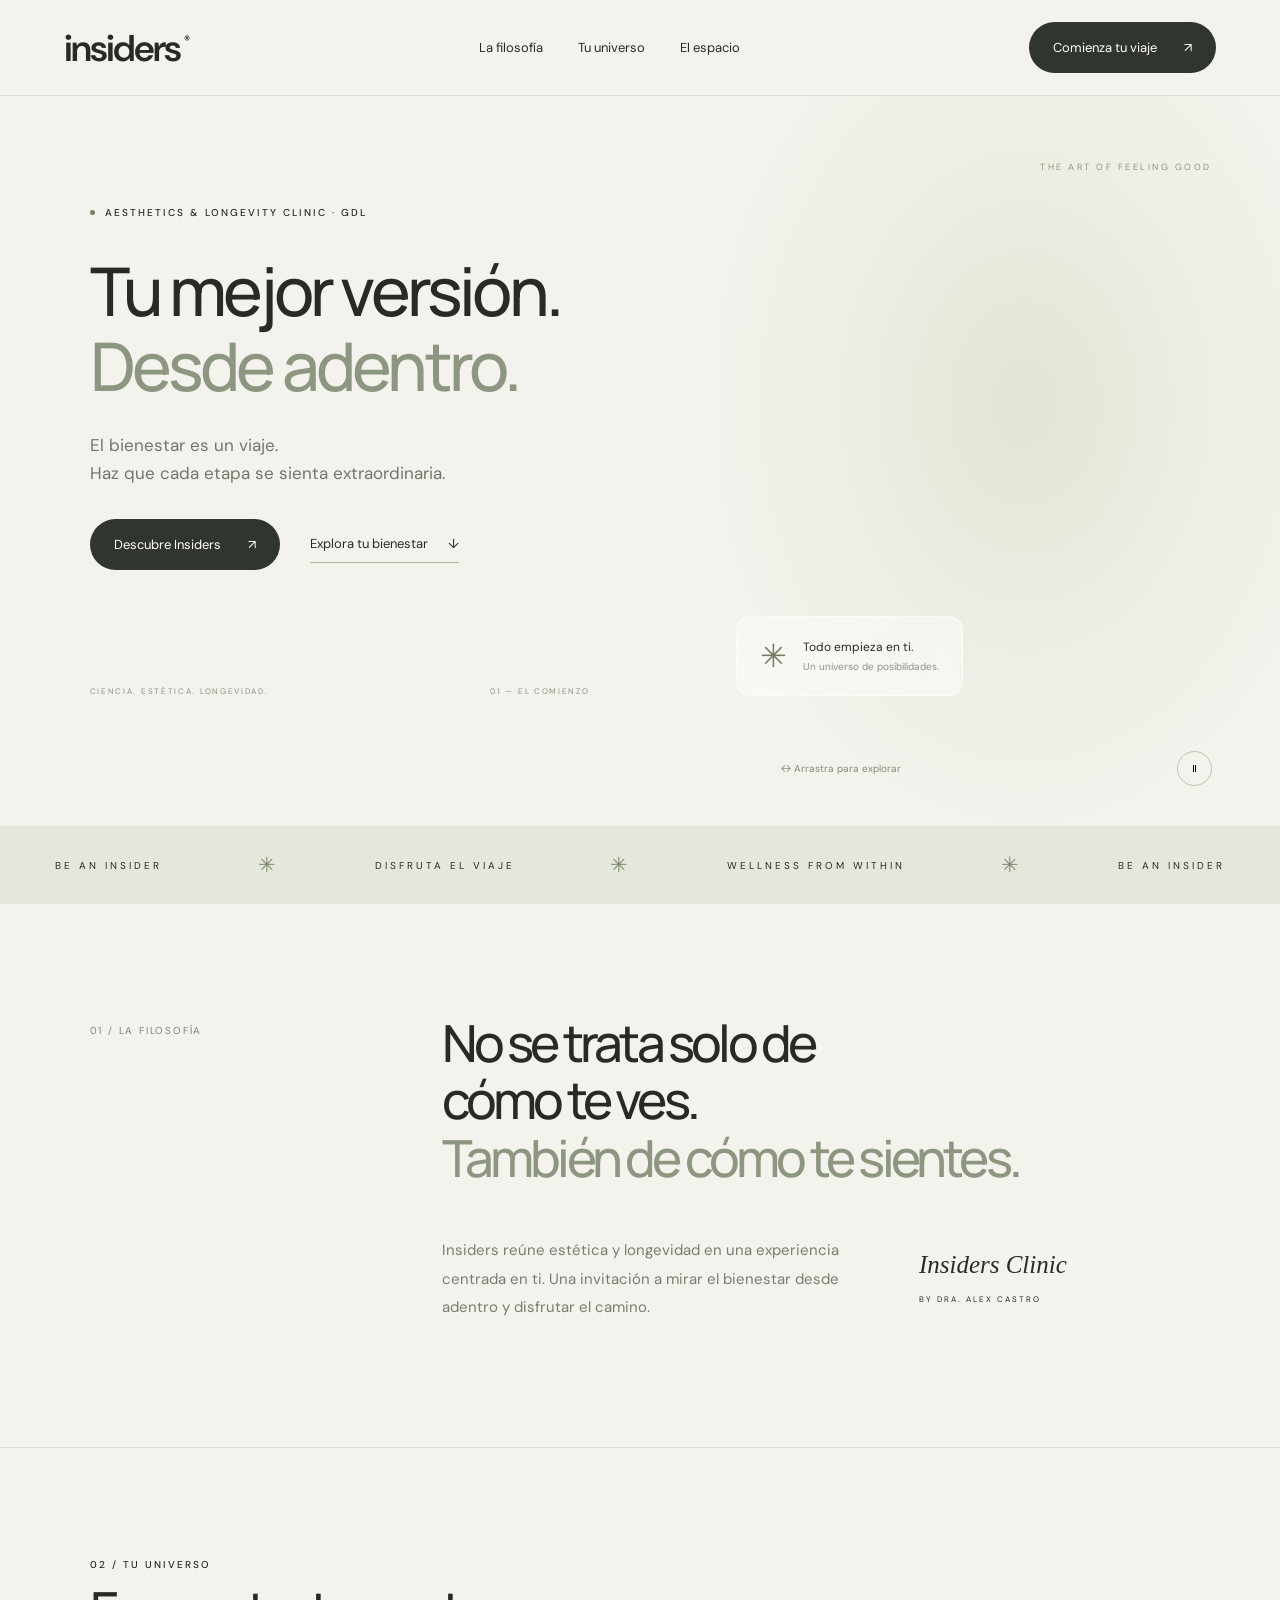
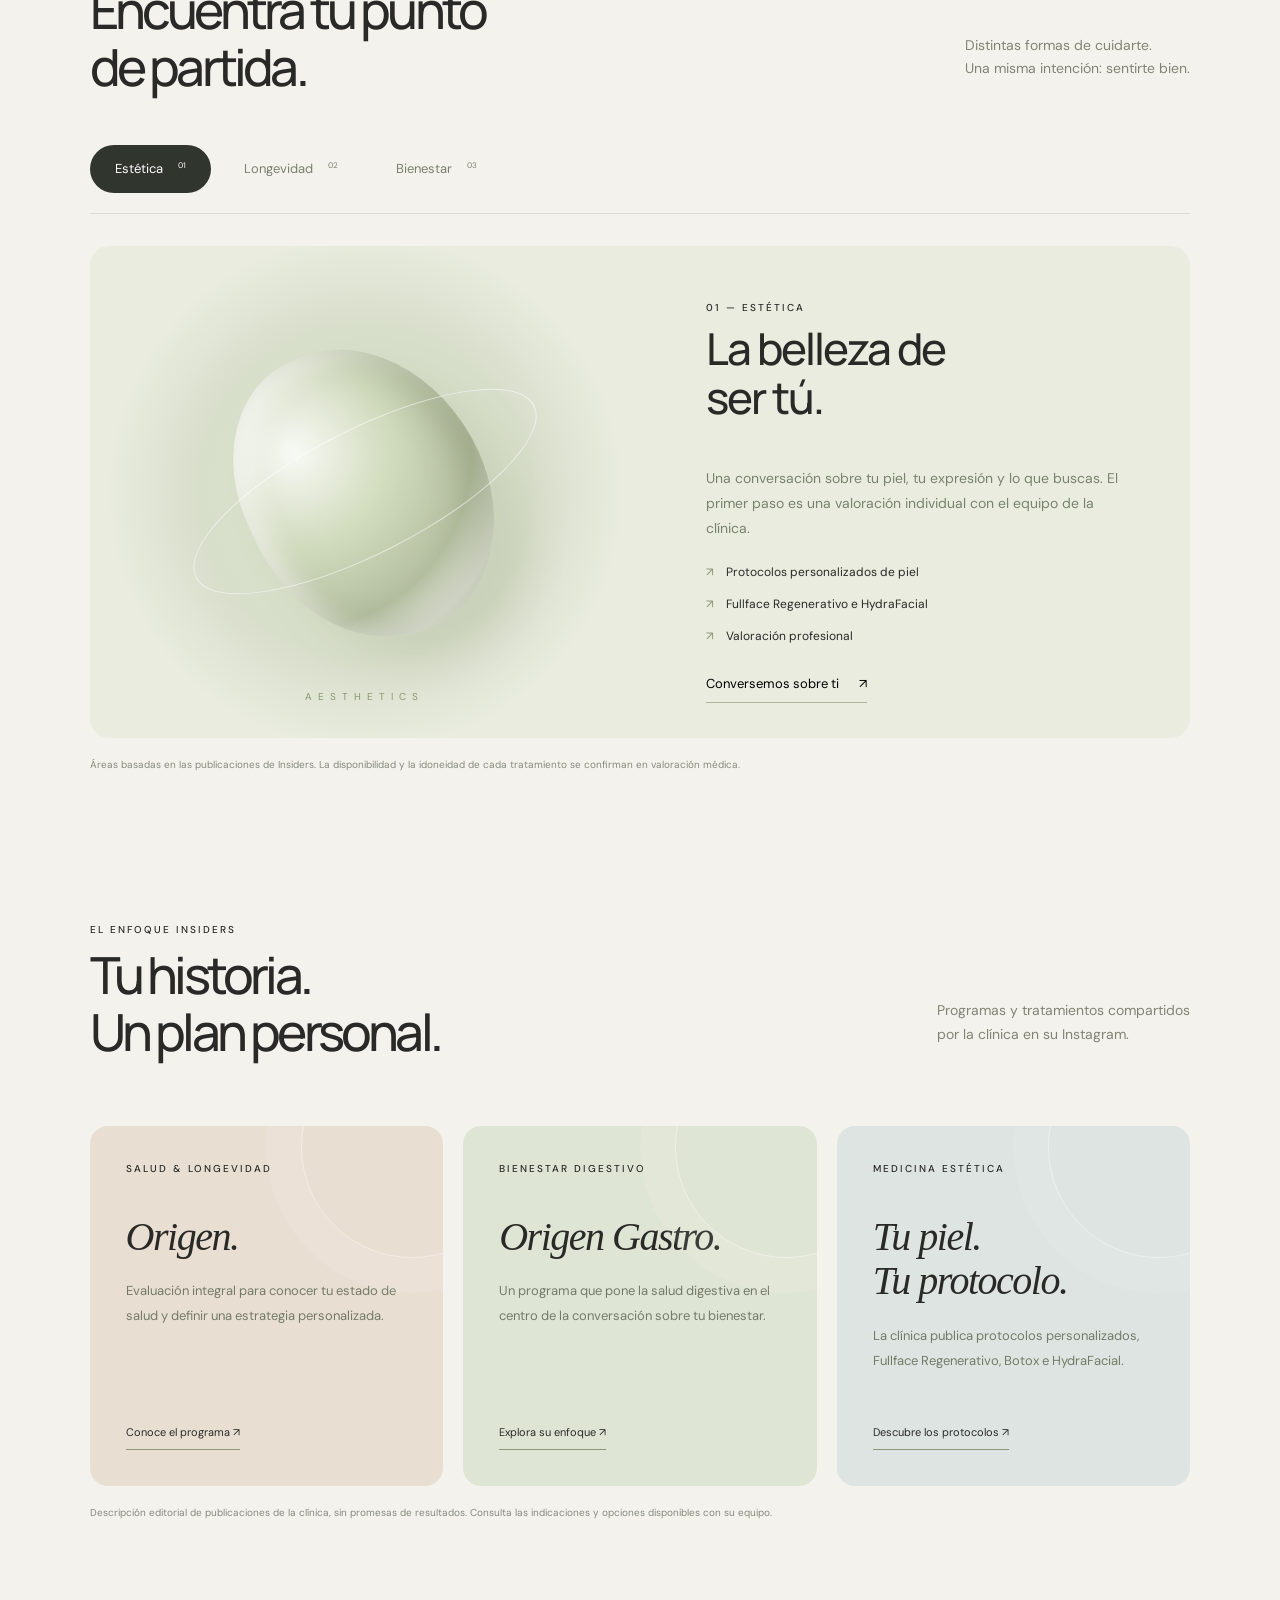
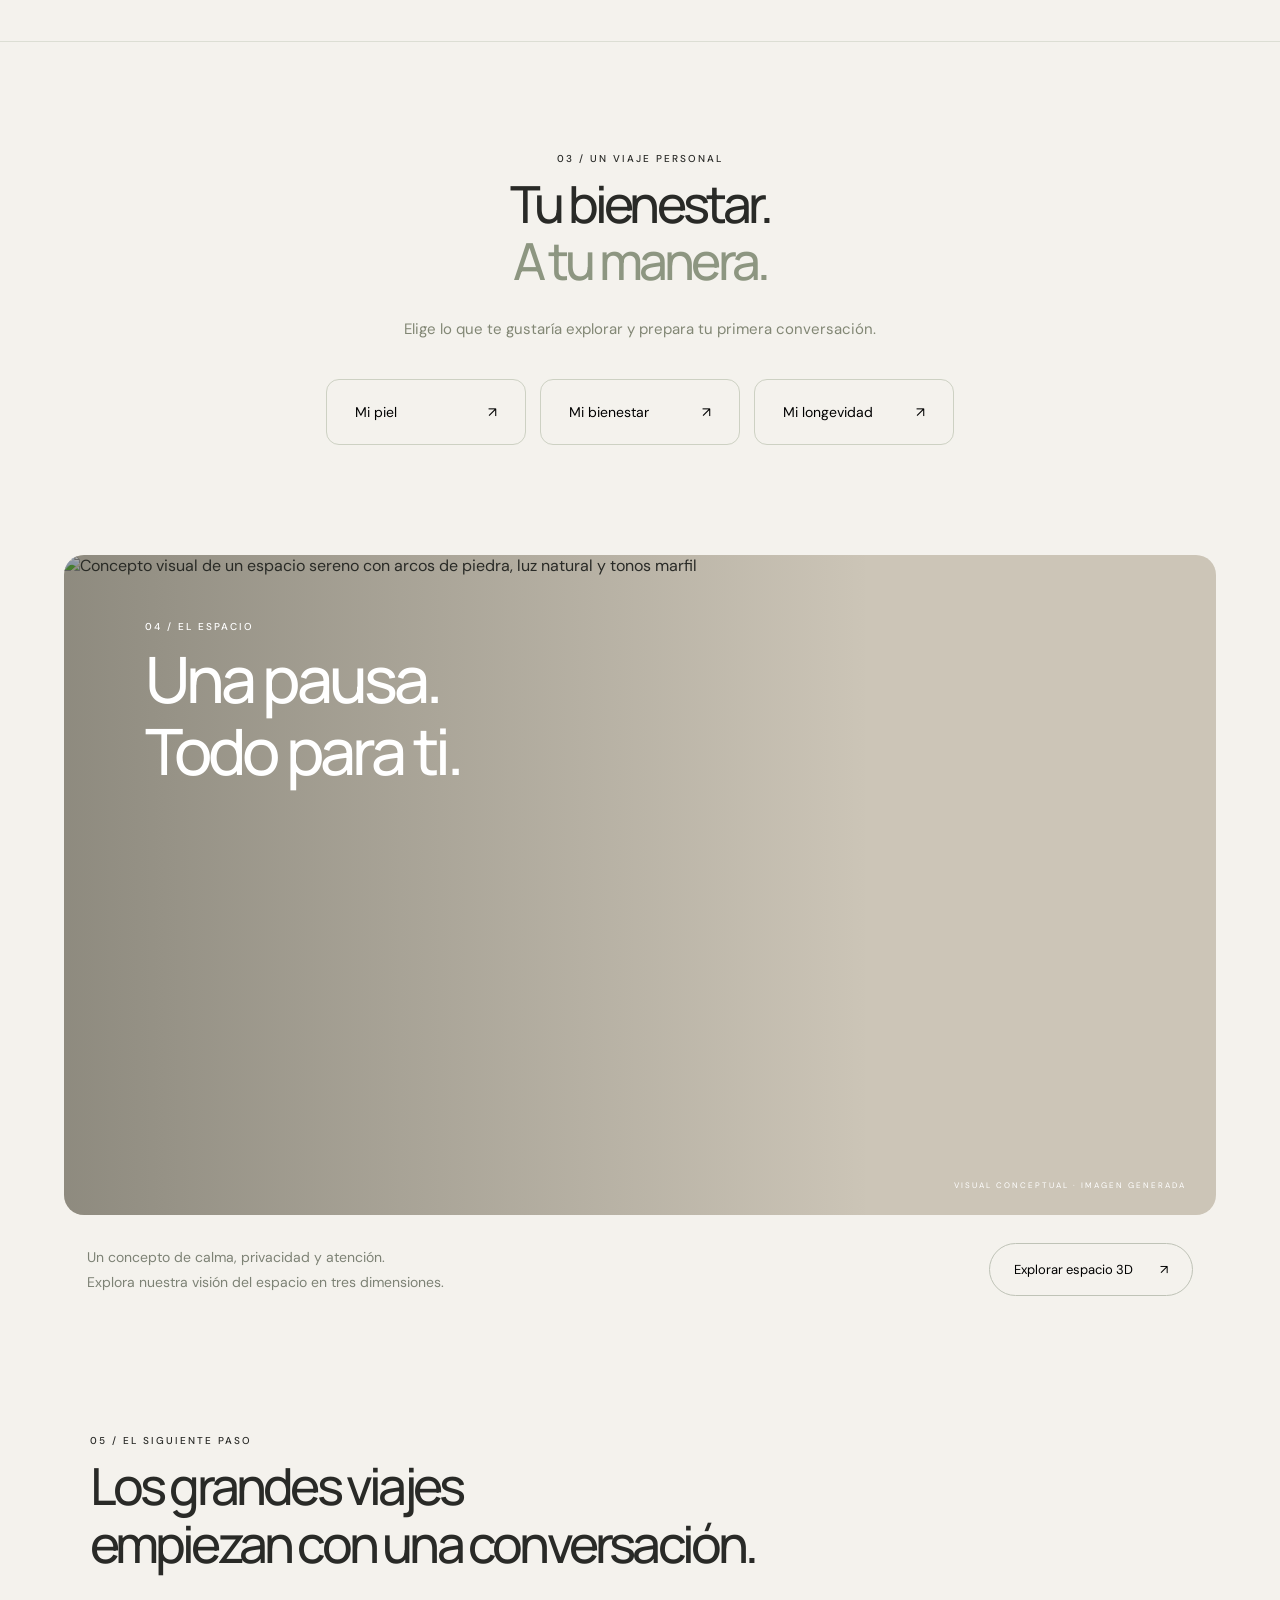
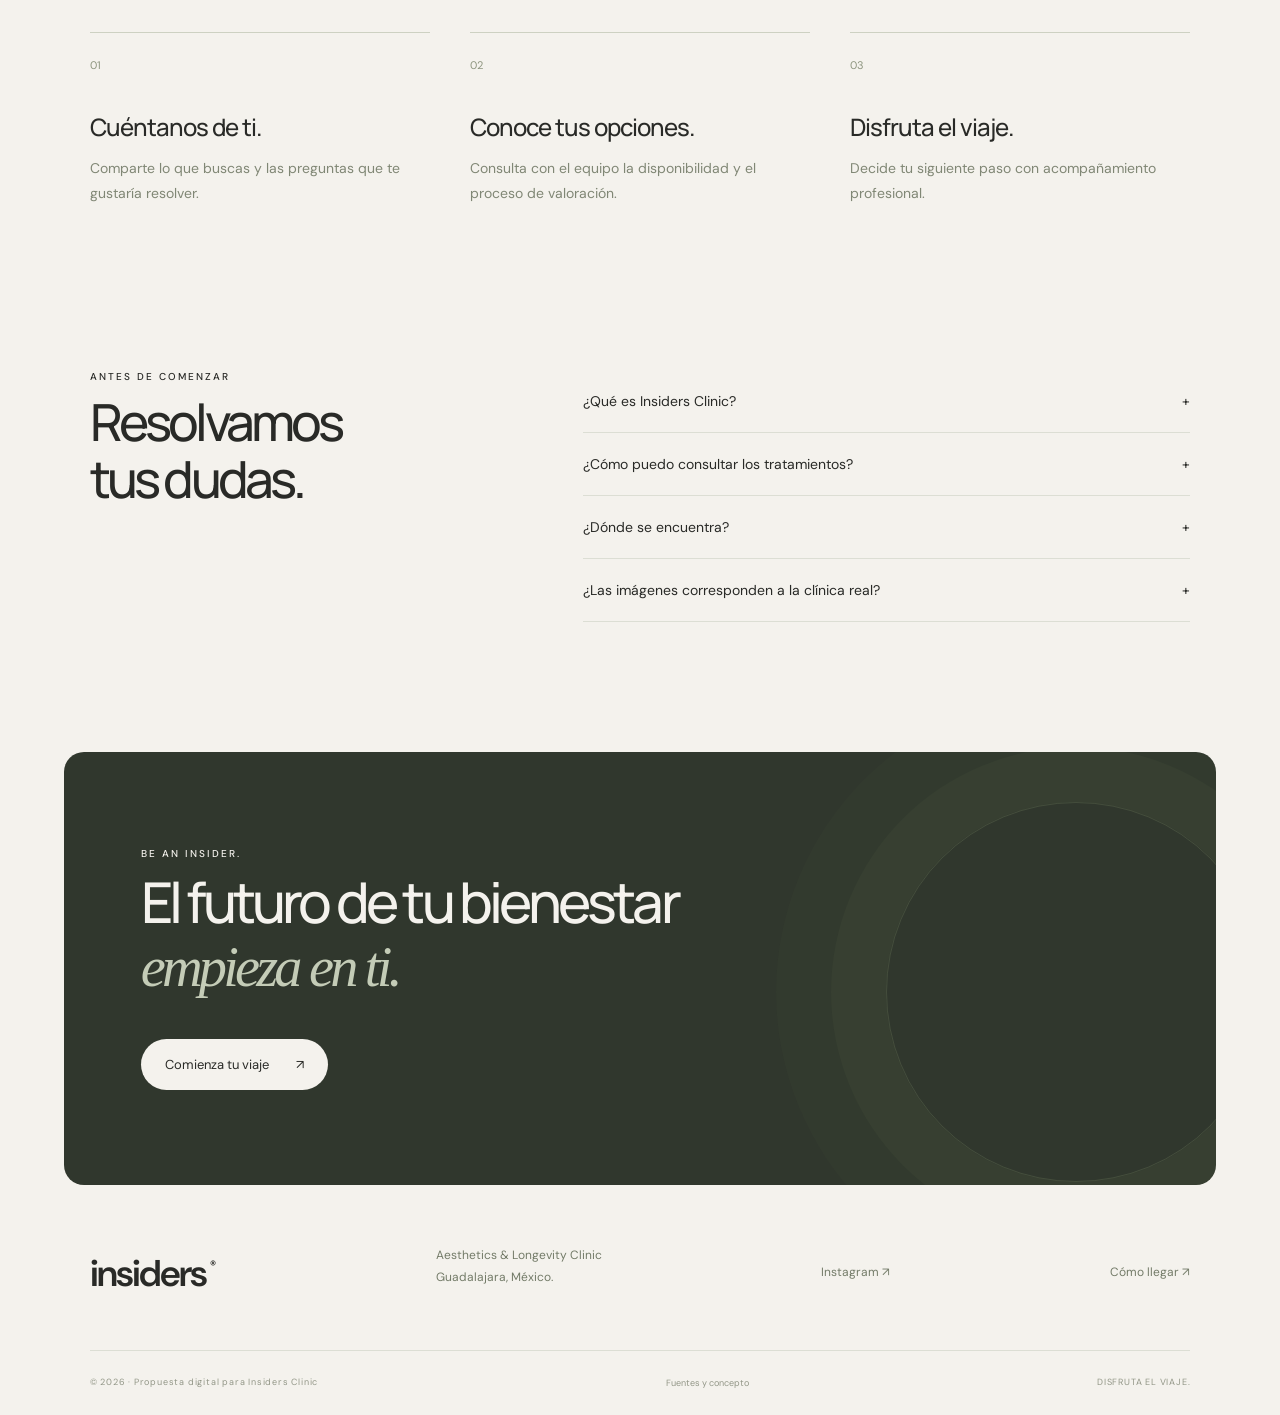
==== index.html @ bcc65139 "Create Insiders interactive website and research documentation" ====
<!doctype html><html lang="es"><head><meta charset="UTF-8"><meta name="viewport" content="width=device-width,initial-scale=1"><meta name="theme-color" content="#f4f2ed"><meta name="description" content="Una propuesta digital para Insiders Clinic. Estética, longevidad y bienestar en Guadalajara."><title>INSIDERS — Disfruta el viaje.</title><link rel="stylesheet" href="style.css"><script type="importmap">{"imports":{"three":"./assets/three.module.js"}}</script></head><body>
<a class="skip" href="#filosofia">Ir al contenido</a><header><a class="wordmark" href="#">insiders<span>®</span></a><nav aria-label="Principal"><a href="#filosofia">La filosofía</a><a href="#universo">Tu universo</a><a href="#espacio">El espacio</a></nav><button class="pill dark" data-contact>Comienza tu viaje <span>↗</span></button><button id="menu" aria-label="Abrir menú" aria-expanded="false">☰</button></header>
<main><section class="hero"><div class="hero-copy"><p class="eyebrow"><span class="dot"></span> AESTHETICS & LONGEVITY CLINIC · GDL</p><h1>Tu mejor versión.<br><span>Desde adentro.</span></h1><p class="intro">El bienestar es un viaje.<br>Haz que cada etapa se sienta extraordinaria.</p><div class="actions"><button class="pill dark" data-contact>Descubre Insiders <span>↗</span></button><a class="text-link" href="#universo">Explora tu bienestar <span>↓</span></a></div><div class="hero-foot"><span>CIENCIA. ESTÉTICA. LONGEVIDAD.</span><span>01 — EL COMIENZO</span></div></div><div class="hero-visual"><div class="orbit-label top">THE ART OF FEELING GOOD</div><canvas id="molecule" aria-label="Escultura molecular tridimensional que puedes girar arrastrando" role="img"></canvas><div class="scene-fallback" hidden>◌</div><div class="floating-note"><span class="cross">✳</span><div>Todo empieza en ti.<small>Un universo de posibilidades.</small></div></div><div class="visual-controls"><span>↔ Arrastra para explorar</span><button id="pause" aria-label="Pausar animación 3D">Ⅱ</button></div></div></section>
<div class="ticker"><span>BE AN INSIDER</span><i>✳</i><span>DISFRUTA EL VIAJE</span><i>✳</i><span>WELLNESS FROM WITHIN</span><i>✳</i><span>BE AN INSIDER</span></div>
<section id="filosofia" class="philosophy section"><div class="section-label">01 / LA FILOSOFÍA</div><div><h2>No se trata solo de<br>cómo te ves.<br><span>También de cómo te sientes.</span></h2><div class="philosophy-bottom"><p>Insiders reúne estética y longevidad en una experiencia centrada en ti. Una invitación a mirar el bienestar desde adentro y disfrutar el camino.</p><div class="signature">Insiders Clinic<small>BY DRA. ALEX CASTRO</small></div></div></div></section>
<section id="universo" class="universe section"><div class="section-head"><div><p class="eyebrow">02 / TU UNIVERSO</p><h2>Encuentra tu punto<br>de partida.</h2></div><p>Distintas formas de cuidarte.<br>Una misma intención: sentirte bien.</p></div><div class="tabs" role="tablist" aria-label="Áreas de bienestar"><button role="tab" aria-selected="true" data-tab="0">Estética <span>01</span></button><button role="tab" aria-selected="false" data-tab="1">Longevidad <span>02</span></button><button role="tab" aria-selected="false" data-tab="2">Bienestar <span>03</span></button></div><div class="universe-panel"><div class="orb-art" aria-hidden="true"><div class="glass-orb"></div><span id="orb-word">AESTHETICS</span><div class="orb-rings"></div></div><div class="panel-copy" role="tabpanel" aria-live="polite"><p class="eyebrow" id="panel-kicker">01 — ESTÉTICA</p><h3 id="panel-title">La belleza de<br>ser tú.</h3><p id="panel-desc">Una conversación sobre tu piel, tu expresión y lo que buscas. El primer paso es una valoración individual con el equipo de la clínica.</p><ul id="panel-list"><li>Protocolos personalizados de piel</li><li>Fullface Regenerativo e HydraFacial</li><li>Valoración profesional</li></ul><button class="text-link" data-contact>Conversemos sobre ti <span>↗</span></button></div></div><p class="fine">Áreas basadas en las publicaciones de Insiders. La disponibilidad y la idoneidad de cada tratamiento se confirman en valoración médica.</p></section>
<section id="programas" class="programs section"><div class="section-head"><div><p class="eyebrow">EL ENFOQUE INSIDERS</p><h2>Tu historia.<br>Un plan personal.</h2></div><p>Programas y tratamientos compartidos<br>por la clínica en su Instagram.</p></div><div class="program-grid"><article class="program-card origin"><span class="eyebrow">SALUD & LONGEVIDAD</span><h3>Origen.</h3><p>Evaluación integral para conocer tu estado de salud y definir una estrategia personalizada.</p><a href="https://www.instagram.com/insiders_clinic/p/DagensSjo13/" target="_blank" rel="noopener noreferrer">Conoce el programa ↗</a></article><article class="program-card gastro"><span class="eyebrow">BIENESTAR DIGESTIVO</span><h3>Origen Gastro.</h3><p>Un programa que pone la salud digestiva en el centro de la conversación sobre tu bienestar.</p><a href="https://www.instagram.com/insiders_clinic/p/DdulfHsEWGg/" target="_blank" rel="noopener noreferrer">Explora su enfoque ↗</a></article><article class="program-card skin"><span class="eyebrow">MEDICINA ESTÉTICA</span><h3>Tu piel.<br>Tu protocolo.</h3><p>La clínica publica protocolos personalizados, Fullface Regenerativo, Botox e HydraFacial.</p><a href="https://www.instagram.com/insiders_clinic/p/DankjknCa_J/" target="_blank" rel="noopener noreferrer">Descubre los protocolos ↗</a></article></div><p class="fine">Descripción editorial de publicaciones de la clínica, sin promesas de resultados. Consulta las indicaciones y opciones disponibles con su equipo.</p></section>
<section class="journey section" id="viaje"><p class="eyebrow">03 / UN VIAJE PERSONAL</p><h2>Tu bienestar.<br><span>A tu manera.</span></h2><p>Elige lo que te gustaría explorar y prepara tu primera conversación.</p><div class="choice-row"><button class="choice" data-choice="Mi piel">Mi piel <span>↗</span></button><button class="choice" data-choice="Mi bienestar">Mi bienestar <span>↗</span></button><button class="choice" data-choice="Mi longevidad">Mi longevidad <span>↗</span></button></div><div class="journey-result" hidden aria-live="polite"><span class="eyebrow">TU PUNTO DE PARTIDA</span><h3 id="result-title"></h3><p>Comparte tus objetivos con Insiders. La clínica podrá orientarte sobre su valoración y opciones disponibles.</p><button class="pill dark" id="journey-contact">Consultar por WhatsApp ↗</button></div></section>
<section id="espacio" class="space"><div class="space-image"><img src="assets/clinic-concept.png" alt="Concepto visual de un espacio sereno con arcos de piedra, luz natural y tonos marfil" loading="lazy"><div><p class="eyebrow">04 / EL ESPACIO</p><h2>Una pausa.<br>Todo para ti.</h2></div><small>VISUAL CONCEPTUAL · IMAGEN GENERADA</small></div><div class="space-bottom"><p>Un concepto de calma, privacidad y atención.<br>Explora nuestra visión del espacio en tres dimensiones.</p><button class="pill outline" id="open-room">Explorar espacio 3D <span>↗</span></button></div></section>
<section class="process section"><p class="eyebrow">05 / EL SIGUIENTE PASO</p><h2>Los grandes viajes<br>empiezan con una conversación.</h2><div class="steps"><article><span>01</span><h3>Cuéntanos de ti.</h3><p>Comparte lo que buscas y las preguntas que te gustaría resolver.</p></article><article><span>02</span><h3>Conoce tus opciones.</h3><p>Consulta con el equipo la disponibilidad y el proceso de valoración.</p></article><article><span>03</span><h3>Disfruta el viaje.</h3><p>Decide tu siguiente paso con acompañamiento profesional.</p></article></div></section>
<section class="faq section"><div><p class="eyebrow">ANTES DE COMENZAR</p><h2>Resolvamos<br>tus dudas.</h2></div><div><details><summary>¿Qué es Insiders Clinic? <span>+</span></summary><p>Su perfil público la presenta como una clínica de estética y longevidad en Guadalajara, vinculada a la Dra. Alex Castro.</p></details><details><summary>¿Cómo puedo consultar los tratamientos? <span>+</span></summary><p>Contacta directamente a la clínica por WhatsApp o Instagram para conocer sus servicios actuales, disponibilidad y valoración.</p></details><details><summary>¿Dónde se encuentra? <span>+</span></summary><p>El directorio de Alastin México indica C. Palermo 2976, interior 1, Prados Providencia, Guadalajara. Confirma la ubicación al agendar.</p></details><details><summary>¿Las imágenes corresponden a la clínica real? <span>+</span></summary><p>Esta web es una propuesta de diseño. Los visuales generados y el recorrido 3D son conceptuales y no representan las instalaciones reales.</p></details></div></section>
<section class="closing"><p class="eyebrow">BE AN INSIDER.</p><h2>El futuro de tu bienestar<br><em>empieza en ti.</em></h2><button class="pill light" data-contact>Comienza tu viaje <span>↗</span></button><div class="closing-orbit" aria-hidden="true"></div></section></main>
<footer><div class="footer-top"><a class="wordmark" href="#">insiders<span>®</span></a><p>Aesthetics & Longevity Clinic<br>Guadalajara, México.</p><a href="https://www.instagram.com/insiders_clinic/" target="_blank" rel="noopener noreferrer">Instagram ↗</a><a href="https://www.google.com/maps/search/?api=1&query=Insiders+Clinic+Palermo+2976+Guadalajara" target="_blank" rel="noopener noreferrer">Cómo llegar ↗</a></div><div class="footer-bottom"><span>© 2026 · Propuesta digital para Insiders Clinic</span><button id="sources">Fuentes y concepto</button><span>DISFRUTA EL VIAJE.</span></div></footer>
<dialog id="contact-modal"><button class="close" aria-label="Cerrar">×</button><p class="eyebrow">TU VIAJE EMPIEZA AQUÍ</p><h2>Hola, futuro insider.</h2><p>Elige cómo conectar con la clínica. Tu cita se confirma directamente con su equipo.</p><a class="pill dark" id="whatsapp" href="https://wa.me/523319045014?text=Hola%20Insiders%2C%20me%20gustar%C3%ADa%20conocer%20sus%20servicios%20y%20agendar%20una%20valoraci%C3%B3n." target="_blank" rel="noopener noreferrer">Consultar por WhatsApp ↗</a><a class="pill outline" href="https://www.instagram.com/insiders_clinic/" target="_blank" rel="noopener noreferrer">Visitar Instagram ↗</a></dialog>
<dialog id="room-modal"><button class="close" aria-label="Cerrar">×</button><p class="eyebrow">INSIDERS / ESPACIO CONCEPTUAL</p><h2>Entra. Respira. Explora.</h2><div class="room-wrap"><canvas id="room" aria-label="Modelo 3D conceptual de una clínica con mobiliario, sala de atención y vegetación" role="img"></canvas></div><div class="room-controls"><button id="room-reset" class="pill outline">Restablecer vista</button><button id="room-day" class="pill outline">Cambiar ambiente</button><span>Arrastra para girar · Desliza para acercar</span></div><p class="fine">Modelo arquitectónico original para esta propuesta; no es una reproducción de la clínica.</p></dialog>
<dialog id="sources-modal"><button class="close" aria-label="Cerrar">×</button><h2>La base del concepto.</h2><p>Investigación del 9 de octubre de 2026.</p><ul><li><a href="https://www.instagram.com/insiders_clinic/" target="_blank" rel="noopener">Perfil público de Insiders</a>: nombre, estética y longevidad, Guadalajara, Dra. Alex Castro y WhatsApp. Publicaciones revisadas desde Safari con la sesión del usuario.</li><li><a href="https://www.instagram.com/insiders_clinic/p/DagensSjo13/" target="_blank" rel="noopener">Programas Origen y Origen Gastro</a>; <a href="https://www.instagram.com/insiders_clinic/p/DankjknCa_J/" target="_blank" rel="noopener">protocolos de piel</a>; publicaciones de Fullface Regenerativo, Botox e HydraFacial revisadas en Safari.</li><li><a href="https://alastin.mx/pages/store-locator" target="_blank" rel="noopener">Directorio Alastin México</a>: dirección y teléfono.</li></ul><p>Dirección creativa original inspirada en la claridad visual de Apple. No afiliada a Apple ni presentada como sitio oficial de Insiders. Sin testimonios, resultados o tratamientos inventados.</p><p>Imagen generada y modelos 3D conceptuales. El explorador sirve para preparar una conversación, sin ofrecer recomendaciones médicas.</p></dialog><script type="module" src="app.js"></script></body></html>
---- style.css ----
@import url('https://fonts.googleapis.com/css2?family=DM+Sans:wght@400;500;600;700&family=Manrope:wght@400;500;600;700;800&display=swap');
:root{--paper:#f4f2ed;--ink:#292a27;--muted:#85877e;--line:#dcded4;--sage:#dce2d0}*{box-sizing:border-box}html{scroll-behavior:smooth;scroll-padding-top:90px}body{margin:0;background:var(--paper);color:var(--ink);font-family:'DM Sans',sans-serif}button,a{-webkit-tap-highlight-color:transparent}button{font:inherit;cursor:pointer}a{color:inherit;text-decoration:none}button:focus-visible,a:focus-visible,summary:focus-visible{outline:3px solid #728566;outline-offset:5px}header{height:96px;display:flex;align-items:center;justify-content:space-between;padding:0 5%;border-bottom:1px solid var(--line);position:relative;z-index:4;background:var(--paper)}.wordmark{font-size:37px;letter-spacing:-2px;font-weight:600}.wordmark span{font-size:12px;vertical-align:top;display:inline-block;margin:8px 0 0 4px;letter-spacing:0}nav{display:flex;gap:35px;font-size:13px}nav a:hover{color:#738269}.pill{border:0;border-radius:50px;padding:17px 24px;display:inline-flex;justify-content:center;align-items:center;gap:27px;font-size:13px;transition:transform .25s,background .25s}.pill:hover{transform:translateY(-3px)}.dark{color:#fff;background:#30352d}.light{background:var(--paper);color:var(--ink)}.outline{border:1px solid #bfc3b7;background:transparent}.hero{display:grid;grid-template-columns:1.1fr 1fr;min-height:730px;padding-left:7%;position:relative;overflow:hidden}.hero-copy{padding:110px 0 30px;z-index:2}.eyebrow{font-size:10px;letter-spacing:2px;font-weight:500;display:flex;align-items:center;gap:10px}.dot{width:5px;height:5px;border-radius:50%;background:#72816a}h1,h2,h3,p{margin-top:0}h1,h2,h3{font-family:'Manrope',sans-serif;font-weight:500;letter-spacing:-3.8px;line-height:1.12}h1{font-size:clamp(48px,5.25vw,82px);margin:34px 0 27px}h1 span,h2 span{color:#8d9681}.intro{font-size:17px;line-height:1.65;color:#71756b}.actions{display:flex;align-items:center;gap:30px;margin-top:32px}.text-link{font-size:13px;background:none;border:0;padding:10px 0;display:inline-flex;align-items:center;gap:20px;border-bottom:1px solid #adb4a0}.hero-foot{display:flex;justify-content:space-between;max-width:500px;margin-top:116px;font-size:8px;letter-spacing:1.7px;color:#8c9085}.hero-visual{position:relative;min-width:0;background:radial-gradient(ellipse at 55% 42%,#e0e5d5 0,#eceee4 40%,var(--paper) 75%)}canvas{width:100%;height:100%;display:block;touch-action:pan-y}.hero-visual canvas{position:absolute;inset:0;touch-action:none}.orbit-label{position:absolute;top:65px;right:12%;font-size:9px;letter-spacing:2.5px;color:#8d9580}.floating-note{position:absolute;bottom:130px;left:4%;background:#ffffff70;backdrop-filter:blur(15px);border:1px solid #fff9;display:flex;gap:16px;align-items:center;padding:18px 23px;border-radius:14px;font-size:12px;pointer-events:none}.cross{font-size:32px;color:#717e61}.floating-note small{display:block;font-size:10px;color:#8e9287;margin-top:5px}.visual-controls{position:absolute;bottom:40px;left:12%;right:12%;display:flex;align-items:center;justify-content:space-between;font-size:10px;color:#838b78}.visual-controls button{width:35px;height:35px;border-radius:50%;border:1px solid #bec6b0;background:transparent}.ticker{display:flex;justify-content:space-around;align-items:center;gap:35px;white-space:nowrap;overflow:hidden;background:#e4e8dc;padding:25px;font-size:10px;letter-spacing:3px}.ticker i{font-size:21px;font-style:normal;color:#7d896d}.section{padding:110px 7%}.philosophy{display:grid;grid-template-columns:1fr 2.4fr;gap:40px;border-bottom:1px solid var(--line)}.section-label{font-size:10px;letter-spacing:1.8px;padding-top:10px;color:#7e8378}h2{font-size:clamp(35px,4vw,60px);margin-bottom:30px}.philosophy-bottom{display:grid;grid-template-columns:1.5fr 1fr;gap:70px;margin-top:50px}.philosophy-bottom p{font-size:15px;line-height:1.9;color:#787d71}.signature{font-family:Georgia,serif;font-size:25px;font-style:italic;padding-top:15px}.signature small{display:block;font-family:'DM Sans',sans-serif;font-size:8px;letter-spacing:2px;font-style:normal;margin-top:15px}.section-head{display:flex;justify-content:space-between;align-items:flex-end}.section-head>p{font-size:14px;line-height:1.7;color:#808475;padding-bottom:30px}.tabs{display:flex;gap:8px;border-bottom:1px solid var(--line);padding:10px 0 20px;margin:10px 0 32px}.tabs button{padding:14px 24px;background:transparent;border:1px solid transparent;border-radius:30px;color:#7a8070;font-size:13px}.tabs button[aria-selected=true]{background:#30352d;color:#fff}.tabs span{font-size:8px;vertical-align:super;margin-left:12px}.universe-panel{display:grid;grid-template-columns:1fr 1fr;border-radius:20px;overflow:hidden;background:#e9ecdf;min-height:480px}.orb-art{position:relative;display:flex;align-items:center;justify-content:center;overflow:hidden;background:radial-gradient(circle,#dce5cc,#d7deca 45%,#e9ecdf 70%)}.glass-orb{width:240px;height:300px;border-radius:45% 55% 48% 52%;background:radial-gradient(circle at 30% 28%,#ffffffd0 0,#bdcba055 35%,#77865860 65%,#fff8 80%);box-shadow:inset -20px -12px 36px #707c5655,inset 14px 15px 24px #fff9,20px 35px 40px #74805a25;transform:rotate(-25deg);animation:breathe 8s ease-in-out infinite}.orb-art>span{position:absolute;bottom:35px;font-size:10px;letter-spacing:6px;color:#899773}.orb-rings{position:absolute;width:380px;height:125px;border:1px solid #fff8;border-radius:50%;transform:rotate(-27deg);pointer-events:none}.panel-copy{padding:55px 12% 35px}.panel-copy h3{font-size:44px;letter-spacing:-2px}.panel-copy>p:not(.eyebrow){font-size:14px;line-height:1.8;color:#7b826f}.panel-copy ul{padding:0;list-style:none;font-size:12px;line-height:2.7}.panel-copy li:before{content:'↗';margin-right:12px;color:#869174}.fine{font-size:10px;line-height:1.7;color:#858a7e;margin-top:18px}.journey{text-align:center;border-top:1px solid var(--line)}.journey>.eyebrow{justify-content:center}.journey>p:not(.eyebrow){font-size:15px;color:#828775}.choice-row{display:flex;justify-content:center;gap:14px;margin-top:40px}.choice{padding:23px 28px;min-width:200px;background:transparent;border:1px solid #cdd1c3;border-radius:13px;display:flex;justify-content:space-between;gap:30px;font-size:14px;transition:.25s}.choice:hover,.choice.selected{background:#dce2d0;border-color:#879578}.journey-result{max-width:600px;margin:35px auto 0;background:#e6eadd;padding:35px;border-radius:20px}.journey-result>.eyebrow{justify-content:center}.journey-result h3{font-size:31px;letter-spacing:-1px;margin:20px 0}.journey-result p{font-size:14px;line-height:1.8}.space{margin:0 5%}.space-image{height:660px;border-radius:20px;position:relative;overflow:hidden;background:#ccc5b7}.space-image img{width:100%;height:100%;object-fit:cover}.space-image:after{content:'';position:absolute;inset:0;background:linear-gradient(90deg,#282a2260,transparent 70%)}.space-image>div{position:absolute;left:7%;top:65px;z-index:1;color:#fff}.space-image h2{font-size:64px}.space-image>small{position:absolute;bottom:25px;right:30px;font-size:8px;letter-spacing:2px;color:#fff;z-index:1}.space-bottom{display:flex;justify-content:space-between;align-items:center;padding:28px 2%}.space-bottom p{font-size:14px;line-height:1.8;color:#7d8275;margin:0}.process h2{max-width:800px}.steps{display:grid;grid-template-columns:repeat(3,1fr);gap:40px;margin-top:60px}.steps article{border-top:1px solid #cdd1c2;padding-top:20px}.steps article>span{font-size:11px;color:#8d957f}.steps h3{font-size:24px;letter-spacing:-1px;margin:40px 0 15px}.steps p{font-size:14px;line-height:1.8;color:#808775}.faq{display:grid;grid-template-columns:1fr 1.4fr;gap:60px;padding-top:40px}.faq details{border-bottom:1px solid var(--line);padding:22px 0}.faq summary{cursor:pointer;list-style:none;display:flex;justify-content:space-between;font-size:14px}.faq summary::-webkit-details-marker{display:none}.faq details p{font-size:13px;line-height:1.9;color:#818775;margin:20px 25px 0 0}.faq details[open] summary span{transform:rotate(45deg)}.closing{background:#30372d;margin:20px 5% 0;border-radius:20px;padding:95px 6%;position:relative;overflow:hidden;color:#f4f2ed}.closing h2{font-size:clamp(40px,4.4vw,67px);position:relative;z-index:1}.closing em{font-weight:400;font-family:Georgia,serif;color:#c4ccb7}.closing .pill{position:relative;z-index:1;margin-top:10px}.closing-orbit{position:absolute;width:380px;height:380px;border:1px solid #7c8c6544;border-radius:50%;right:-50px;top:50px;box-shadow:0 0 0 55px #7c8c6510,0 0 0 110px #7c8c6509}footer{padding:60px 7% 25px}.footer-top{display:flex;align-items:center;justify-content:space-between;gap:25px}.footer-top p,.footer-top>a:not(.wordmark){font-size:12px;line-height:1.8;color:#737b68}.footer-bottom{display:flex;justify-content:space-between;border-top:1px solid var(--line);padding-top:25px;margin-top:50px;font-size:9px;letter-spacing:.8px;color:#929687}.footer-bottom button{font-size:9px;color:inherit;border:0;background:none}dialog{border:1px solid #ddd;border-radius:22px;padding:50px;max-width:560px;width:calc(100% - 36px);color:var(--ink);background:var(--paper)}dialog::backdrop{background:#1d241b85;backdrop-filter:blur(10px)}dialog h2{font-size:35px;letter-spacing:-1.8px}dialog p,dialog li{font-size:14px;line-height:1.8;color:#737c69}dialog .pill{width:100%;margin:8px 0}.close{position:absolute;right:20px;top:15px;background:none;border:0;font-size:28px;color:#72796a}#room-modal{max-width:1100px;padding:35px}.room-wrap{height:500px;background:#e6eadd;border-radius:15px;overflow:hidden}.room-wrap canvas{touch-action:none}.room-controls{display:flex;align-items:center;gap:12px}.room-controls .pill{width:auto}.room-controls span{font-size:11px;color:#808775;margin-left:auto}#sources-modal a{border-bottom:1px solid #929e80}.skip{position:absolute;left:-9999px}.skip:focus{left:20px;top:20px;z-index:20;background:white;padding:20px}#menu{display:none}.scene-fallback{font-size:400px;text-align:center;color:#9daa85;position:absolute;inset:10% 0;pointer-events:none}@keyframes breathe{50%{transform:rotate(-17deg) translateY(-12px)}}@media(max-width:900px){header{height:80px}nav{gap:15px}.hero{min-height:620px;padding-left:5%}h1{letter-spacing:-3px}.hero-copy{padding-top:80px}.hero-foot{margin-top:70px}.actions{gap:15px}.actions .text-link{font-size:11px}.section{padding:80px 6%}.philosophy{grid-template-columns:1fr}.philosophy-bottom{gap:30px}.space-image{height:520px}.choice{min-width:160px}.panel-copy{padding:40px 8%}.faq{gap:30px}.room-wrap{height:400px}}@media(max-width:640px){header .wordmark{font-size:31px}header>.pill{margin-left:auto;margin-right:14px;font-size:10px;padding:12px 17px;gap:12px}#menu{display:block;background:none;border:0;font-size:23px}nav{display:none;position:absolute;top:79px;left:0;right:0;background:var(--paper);padding:25px;border-bottom:1px solid var(--line)}nav.open{display:flex;justify-content:space-around}.hero{display:flex;flex-direction:column;padding:0;min-height:auto}.hero-copy{padding:55px 7% 0}.hero-copy .eyebrow{font-size:8px;letter-spacing:1.4px}h1{font-size:48px;letter-spacing:-3px;margin-top:25px}.intro{font-size:15px}.actions{gap:25px}.hero-foot{display:none}.hero-visual{height:430px;flex:none}.orbit-label{top:35px;right:7%}.floating-note{bottom:75px;left:7%;padding:12px 17px}.visual-controls{bottom:23px;left:7%;right:7%}.ticker{padding:20px;justify-content:flex-start;font-size:8px;gap:25px}.section{padding:65px 7%}h2{font-size:35px;letter-spacing:-2px}.philosophy{gap:20px}.philosophy-bottom{display:block;margin-top:25px}.signature{margin-top:30px}.section-head{display:block}.section-head>p{padding:0;font-size:13px}.tabs{gap:0;justify-content:space-between}.tabs button{padding:12px 16px;font-size:11px}.tabs span{margin-left:7px}.universe-panel{grid-template-columns:1fr}.orb-art{min-height:320px}.glass-orb{width:175px;height:220px}.orb-rings{width:270px}.panel-copy{padding:35px 9%}.panel-copy h3{font-size:35px}.choice-row{flex-direction:column;gap:10px}.choice{padding:20px}.space-image{height:440px}.space-image>div{top:35px;left:8%}.space-image h2{font-size:44px}.space-image>small{font-size:6px;right:16px}.space-bottom{display:block;padding:25px 3%}.space-bottom .pill{margin-top:20px}.steps{grid-template-columns:1fr;gap:25px;margin-top:35px}.steps h3{margin-top:20px}.faq{grid-template-columns:1fr;gap:5px}.closing{padding:60px 8%;margin-top:0}.closing h2{font-size:36px}.footer-top{flex-wrap:wrap;justify-content:flex-start;column-gap:35px}.footer-top .wordmark{width:100%}.footer-bottom{flex-wrap:wrap;gap:15px;line-height:1.8}.footer-bottom>span:last-child{display:none}dialog{padding:40px 25px}.room-wrap{height:330px}#room-modal{padding:35px 16px 20px}.room-controls{flex-wrap:wrap;gap:5px}.room-controls .pill{font-size:10px;padding:12px}.room-controls span{width:100%;margin:5px 0}.journey-result{padding:25px}}
@media(prefers-reduced-motion:reduce){html{scroll-behavior:auto}*,*:before,*:after{animation:none!important;transition:none!important}}
.programs{padding-top:30px}.program-grid{display:grid;grid-template-columns:repeat(3,1fr);gap:20px;margin-top:35px}.program-card{position:relative;overflow:hidden;min-height:360px;padding:36px;border-radius:18px;display:flex;flex-direction:column;align-items:flex-start;background:#e2e6d7}.program-card:before{content:'';position:absolute;width:220px;height:220px;border-radius:50%;border:1px solid #ffffff70;right:-80px;top:-90px;box-shadow:0 0 0 35px #ffffff15}.program-card h3{font-family:Georgia,serif;font-style:italic;font-size:40px;letter-spacing:-1.5px;margin-top:40px;margin-bottom:20px}.program-card p{font-size:13px;line-height:1.9;color:#737b67;flex:1}.program-card a{font-size:11px;border-bottom:1px solid #8d987b;padding:10px 0}.origin{background:#e9ded2}.gastro{background:#dfe5d4}.skin{background:#dde4e2}@media(max-width:640px){.program-grid{grid-template-columns:1fr}.program-card{min-height:290px}.program-card h3{margin-top:25px}}

.reveal{opacity:0;transform:translateY(22px);transition:opacity .8s ease,transform .8s cubic-bezier(.2,.7,.2,1)}.reveal.revealed{opacity:1;transform:translateY(0)}@media(prefers-reduced-motion:reduce){.reveal{opacity:1;transform:none}}
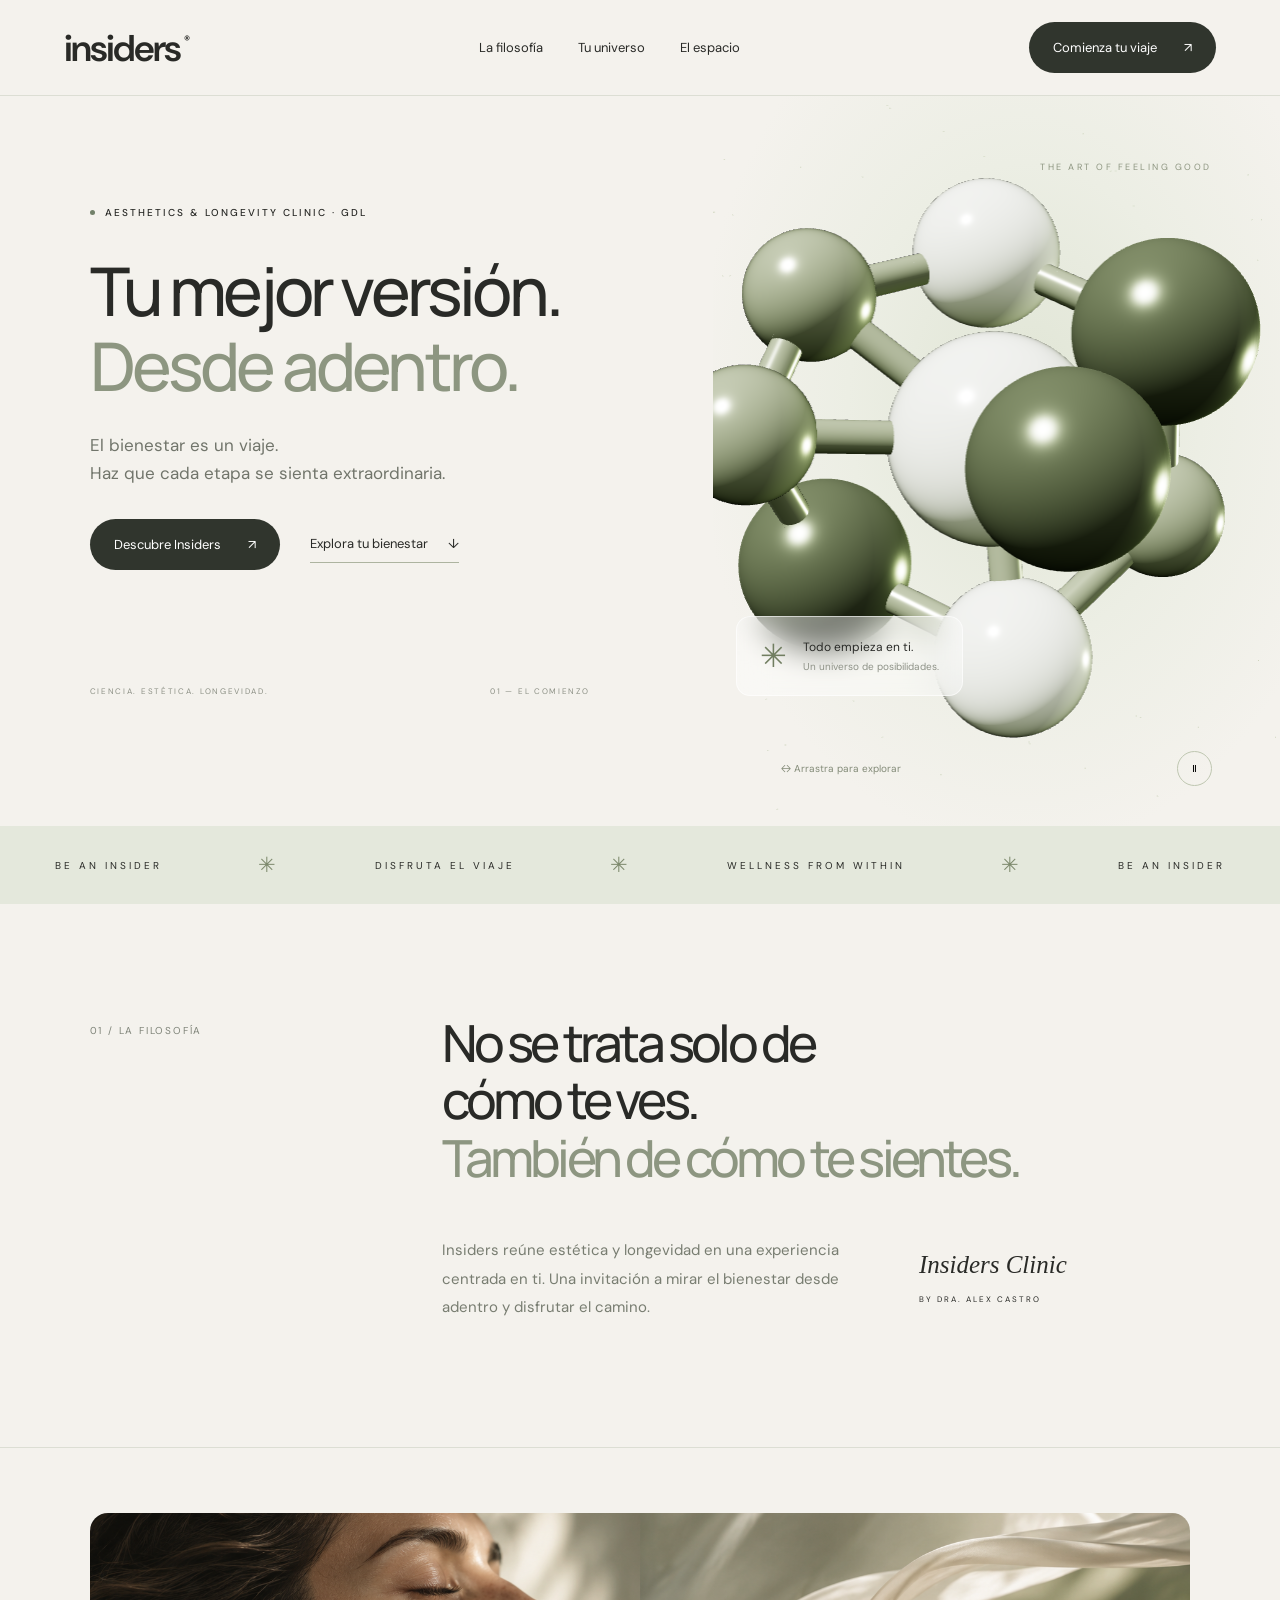
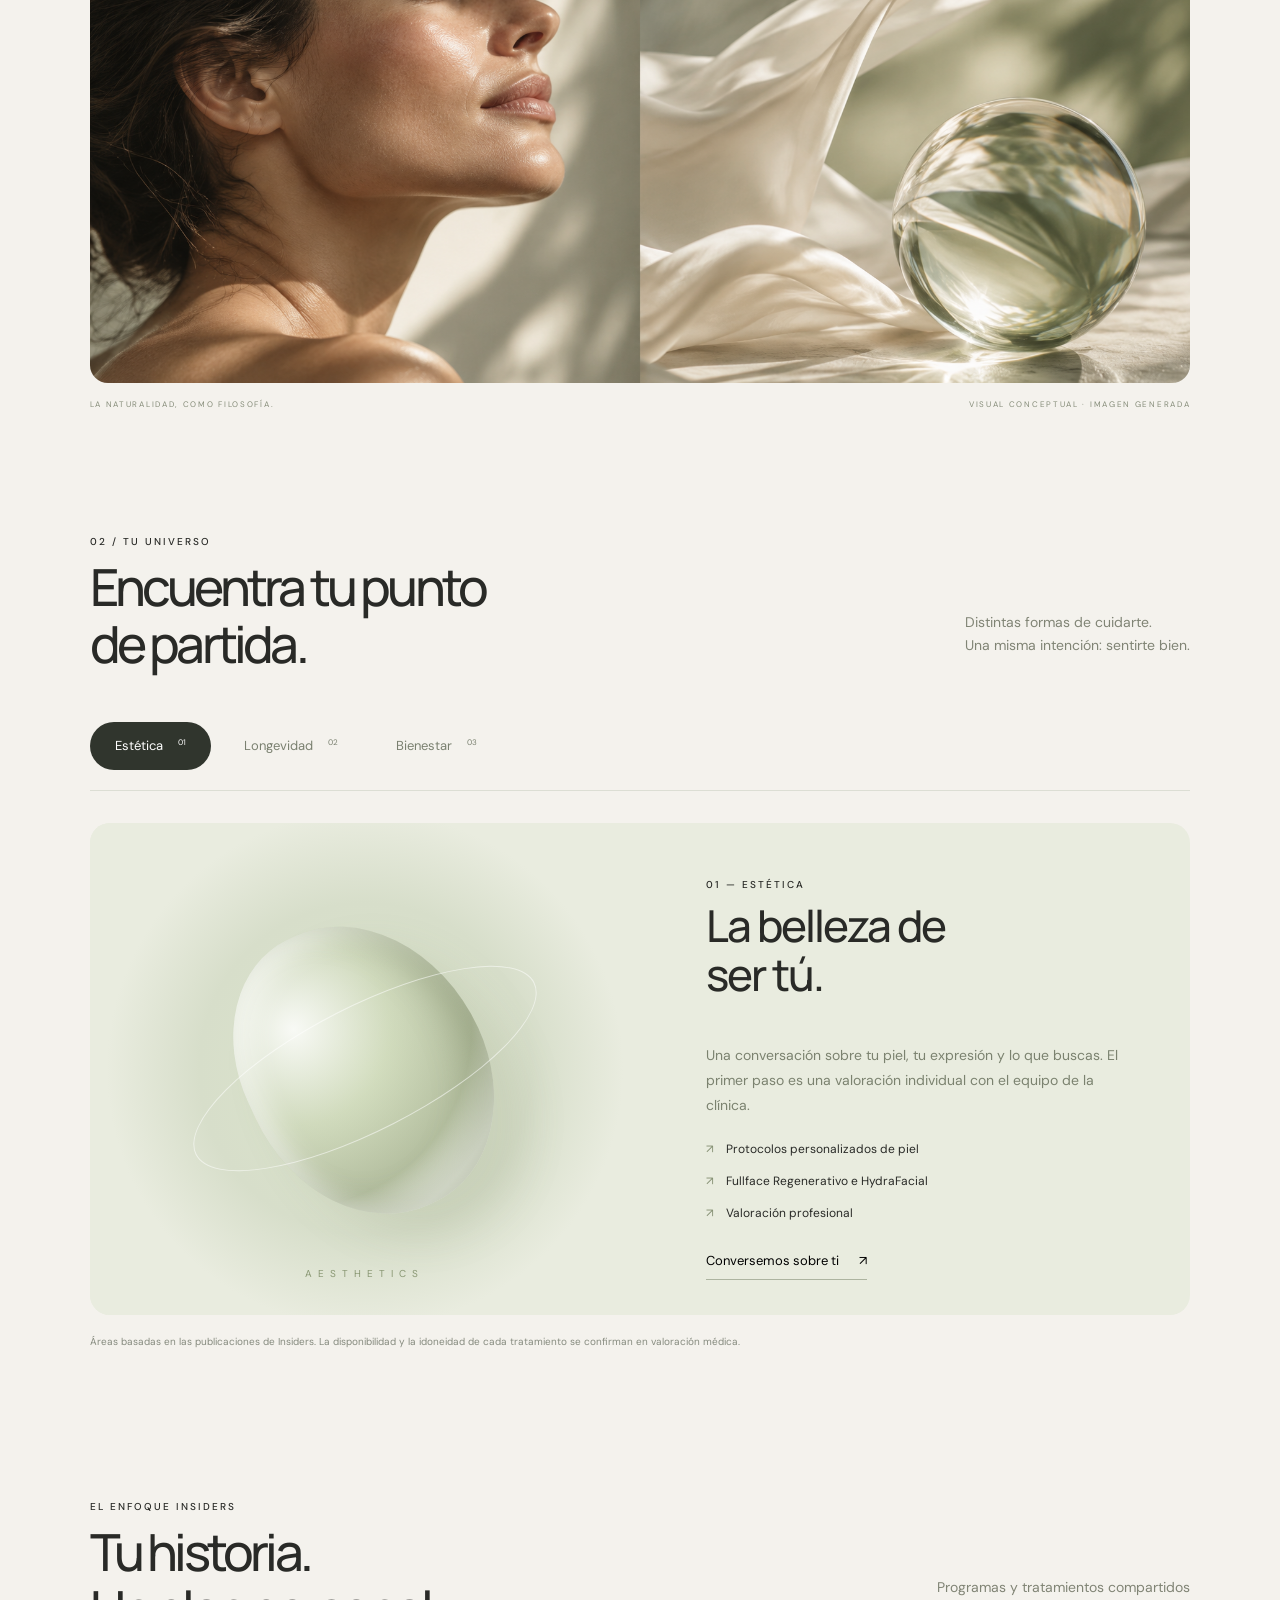
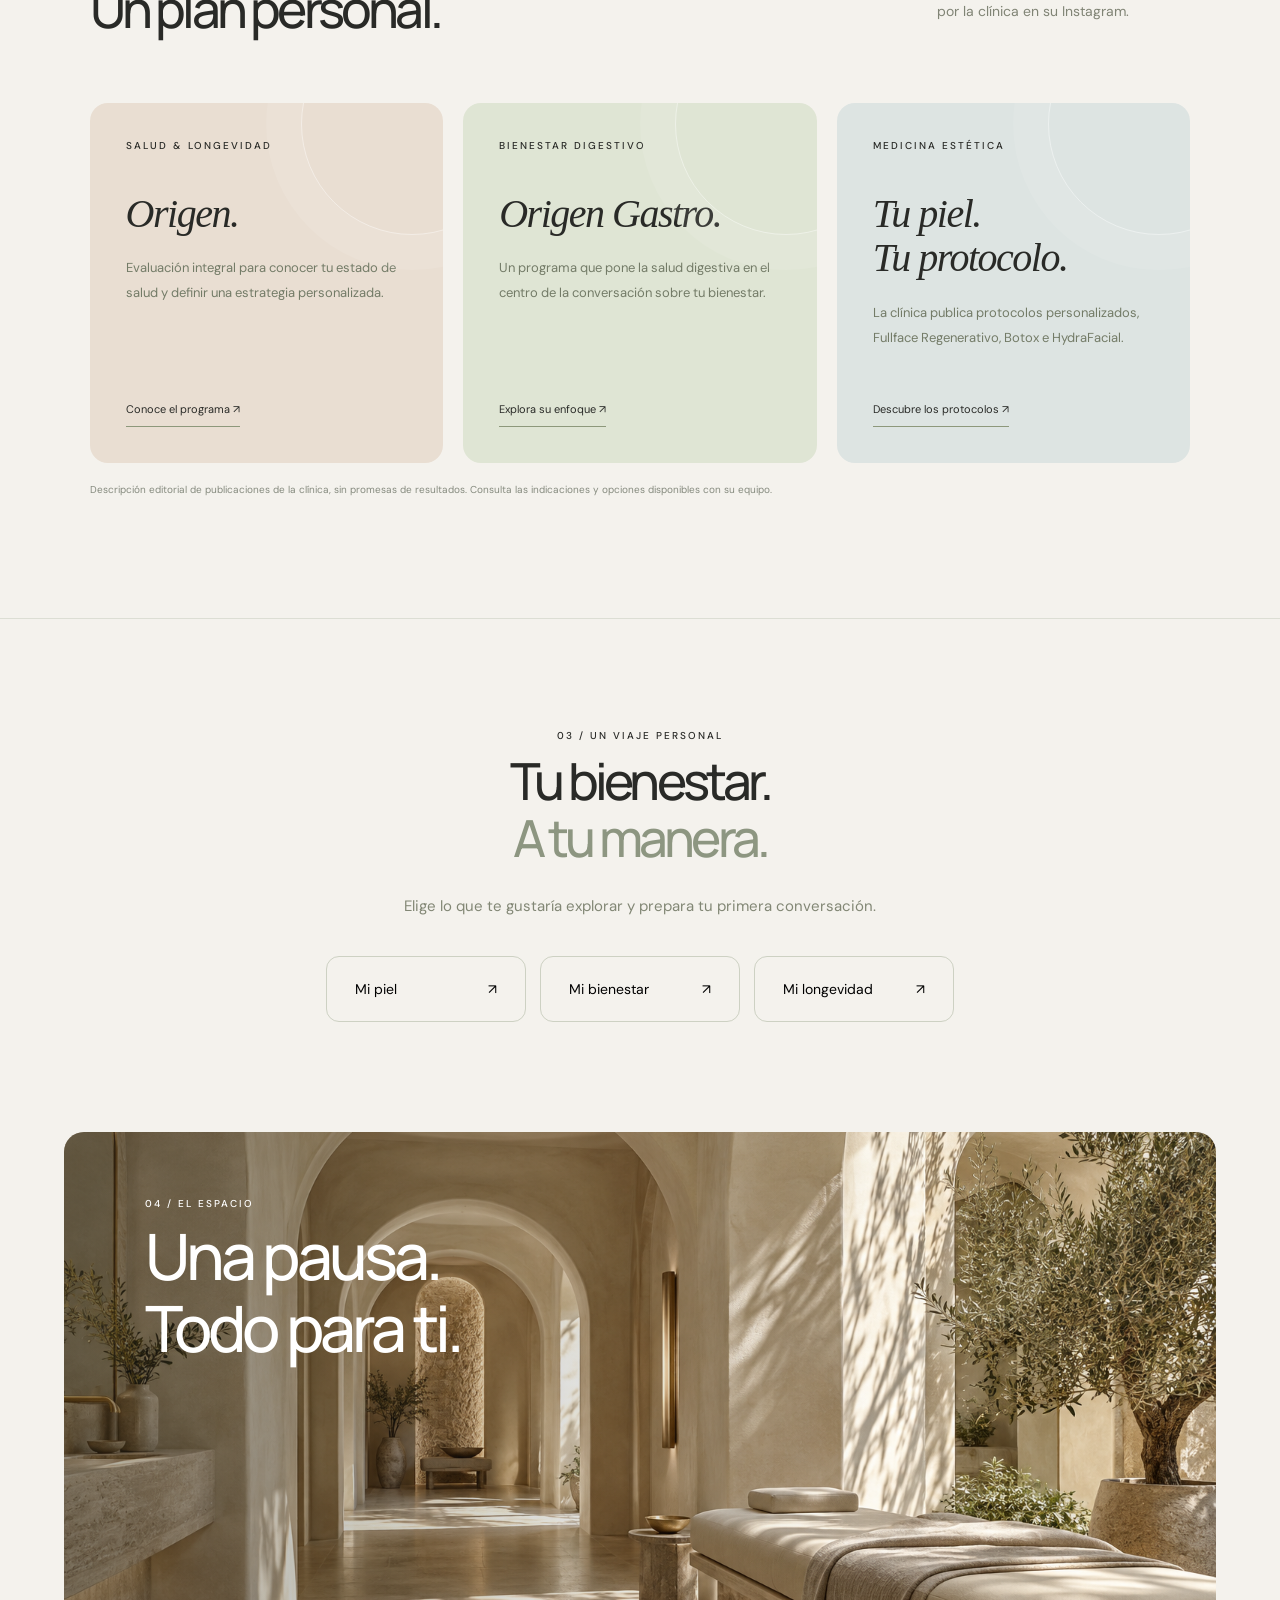
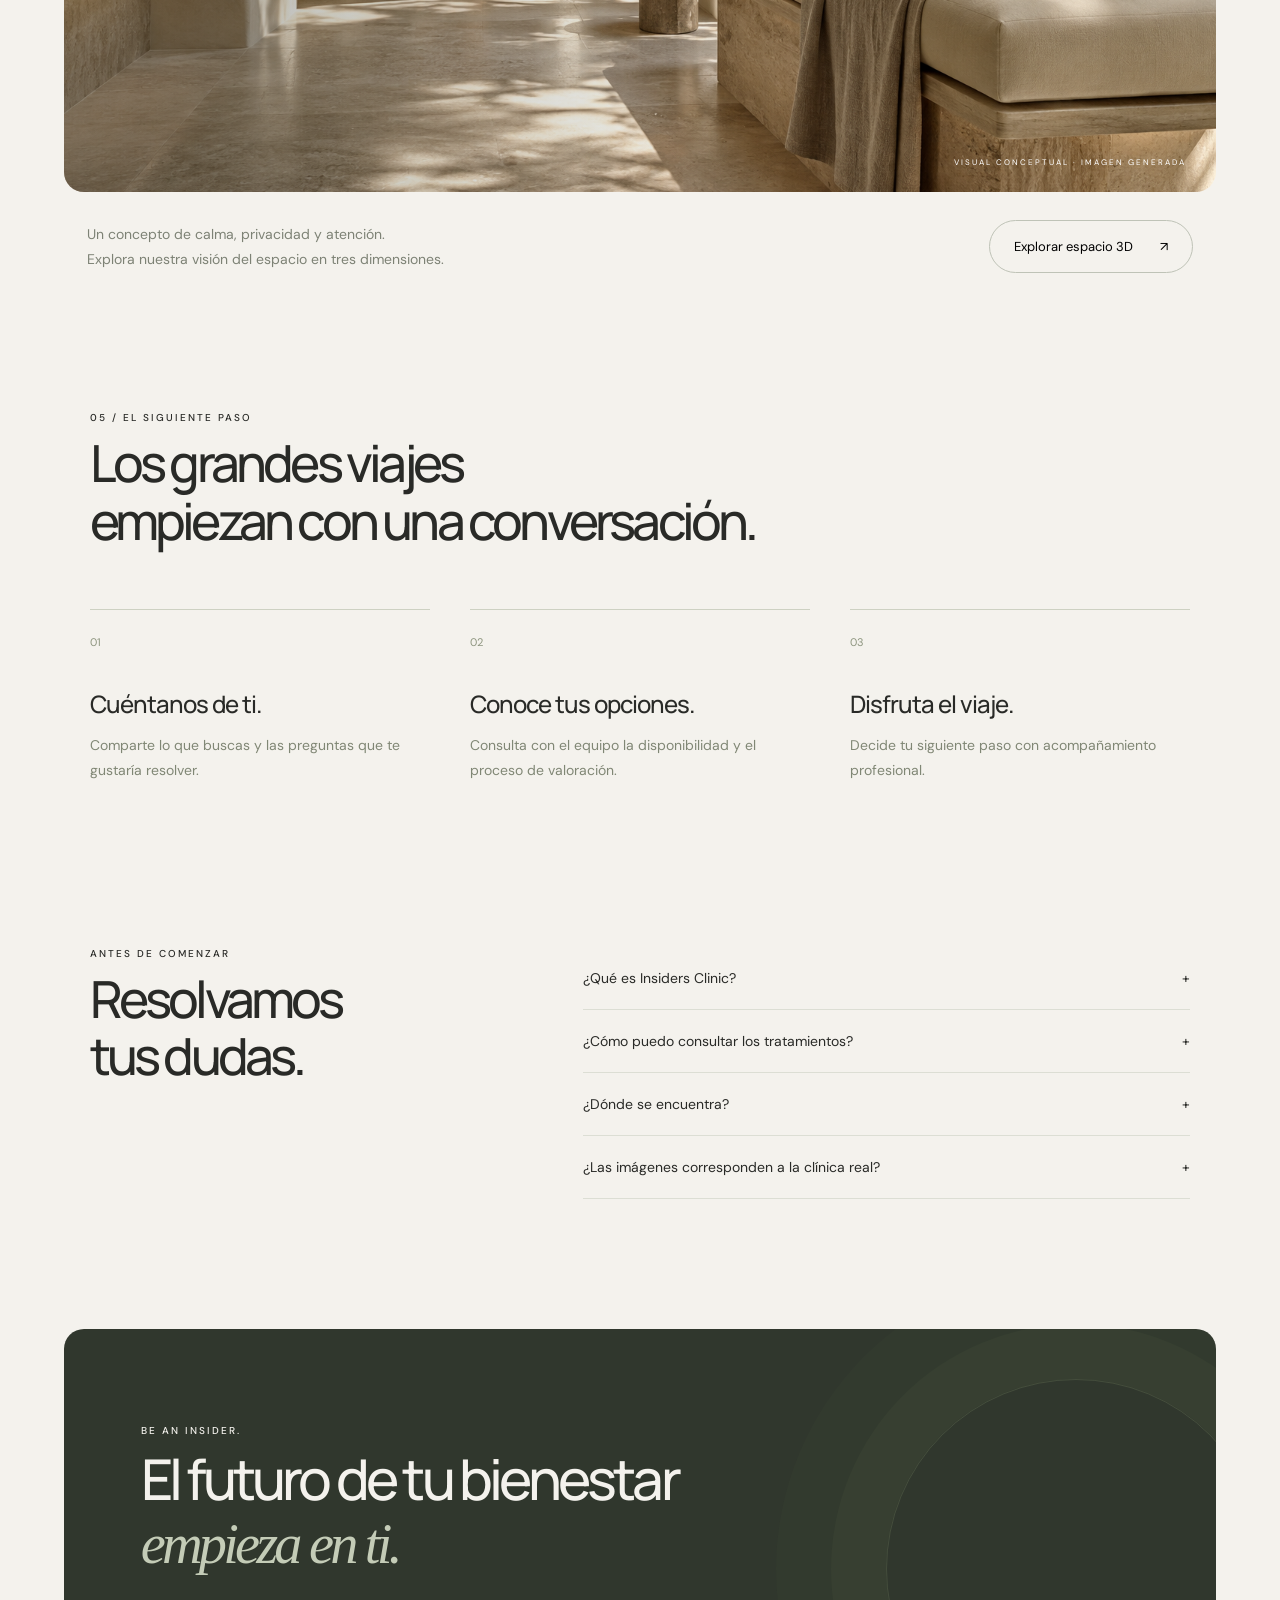
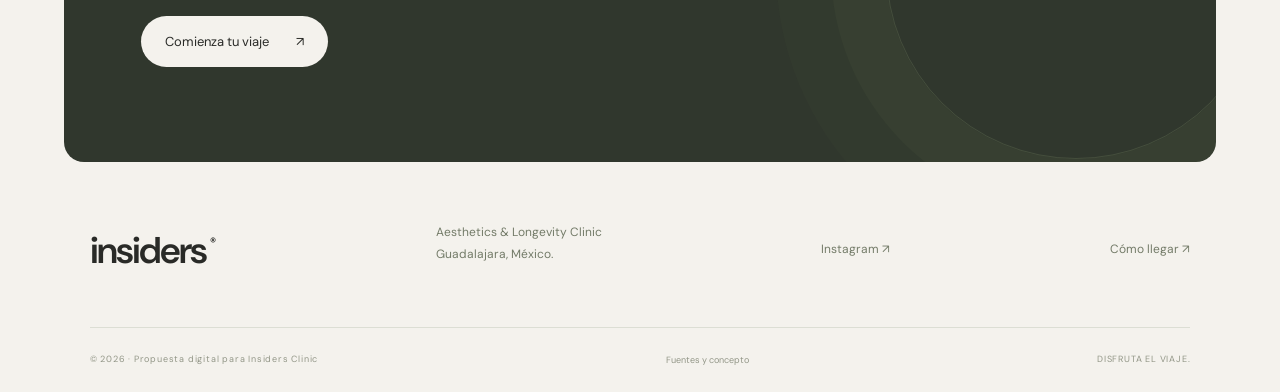
==== commit aab73893: "Finalize editorial visuals and public website composition" ====
--- a/index.html
+++ b/index.html
@@ -3,7 +3,7 @@
 <main><section class="hero"><div class="hero-copy"><p class="eyebrow"><span class="dot"></span> AESTHETICS & LONGEVITY CLINIC · GDL</p><h1>Tu mejor versión.<br><span>Desde adentro.</span></h1><p class="intro">El bienestar es un viaje.<br>Haz que cada etapa se sienta extraordinaria.</p><div class="actions"><button class="pill dark" data-contact>Descubre Insiders <span>↗</span></button><a class="text-link" href="#universo">Explora tu bienestar <span>↓</span></a></div><div class="hero-foot"><span>CIENCIA. ESTÉTICA. LONGEVIDAD.</span><span>01 — EL COMIENZO</span></div></div><div class="hero-visual"><div class="orbit-label top">THE ART OF FEELING GOOD</div><canvas id="molecule" aria-label="Escultura molecular tridimensional que puedes girar arrastrando" role="img"></canvas><div class="scene-fallback" hidden>◌</div><div class="floating-note"><span class="cross">✳</span><div>Todo empieza en ti.<small>Un universo de posibilidades.</small></div></div><div class="visual-controls"><span>↔ Arrastra para explorar</span><button id="pause" aria-label="Pausar animación 3D">Ⅱ</button></div></div></section>
 <div class="ticker"><span>BE AN INSIDER</span><i>✳</i><span>DISFRUTA EL VIAJE</span><i>✳</i><span>WELLNESS FROM WITHIN</span><i>✳</i><span>BE AN INSIDER</span></div>
 <section id="filosofia" class="philosophy section"><div class="section-label">01 / LA FILOSOFÍA</div><div><h2>No se trata solo de<br>cómo te ves.<br><span>También de cómo te sientes.</span></h2><div class="philosophy-bottom"><p>Insiders reúne estética y longevidad en una experiencia centrada en ti. Una invitación a mirar el bienestar desde adentro y disfrutar el camino.</p><div class="signature">Insiders Clinic<small>BY DRA. ALEX CASTRO</small></div></div></div></section>
-<section id="universo" class="universe section"><div class="section-head"><div><p class="eyebrow">02 / TU UNIVERSO</p><h2>Encuentra tu punto<br>de partida.</h2></div><p>Distintas formas de cuidarte.<br>Una misma intención: sentirte bien.</p></div><div class="tabs" role="tablist" aria-label="Áreas de bienestar"><button role="tab" aria-selected="true" data-tab="0">Estética <span>01</span></button><button role="tab" aria-selected="false" data-tab="1">Longevidad <span>02</span></button><button role="tab" aria-selected="false" data-tab="2">Bienestar <span>03</span></button></div><div class="universe-panel"><div class="orb-art" aria-hidden="true"><div class="glass-orb"></div><span id="orb-word">AESTHETICS</span><div class="orb-rings"></div></div><div class="panel-copy" role="tabpanel" aria-live="polite"><p class="eyebrow" id="panel-kicker">01 — ESTÉTICA</p><h3 id="panel-title">La belleza de<br>ser tú.</h3><p id="panel-desc">Una conversación sobre tu piel, tu expresión y lo que buscas. El primer paso es una valoración individual con el equipo de la clínica.</p><ul id="panel-list"><li>Protocolos personalizados de piel</li><li>Fullface Regenerativo e HydraFacial</li><li>Valoración profesional</li></ul><button class="text-link" data-contact>Conversemos sobre ti <span>↗</span></button></div></div><p class="fine">Áreas basadas en las publicaciones de Insiders. La disponibilidad y la idoneidad de cada tratamiento se confirman en valoración médica.</p></section>
+<figure class="editorial"><img src="assets/wellness-concept.png" alt="Composición conceptual de bienestar: retrato sereno y esfera de vidrio sobre seda marfil" loading="lazy"><figcaption>LA NATURALIDAD, COMO FILOSOFÍA. <span>VISUAL CONCEPTUAL · IMAGEN GENERADA</span></figcaption></figure><section id="universo" class="universe section"><div class="section-head"><div><p class="eyebrow">02 / TU UNIVERSO</p><h2>Encuentra tu punto<br>de partida.</h2></div><p>Distintas formas de cuidarte.<br>Una misma intención: sentirte bien.</p></div><div class="tabs" role="tablist" aria-label="Áreas de bienestar"><button role="tab" aria-selected="true" data-tab="0">Estética <span>01</span></button><button role="tab" aria-selected="false" data-tab="1">Longevidad <span>02</span></button><button role="tab" aria-selected="false" data-tab="2">Bienestar <span>03</span></button></div><div class="universe-panel"><div class="orb-art" aria-hidden="true"><div class="glass-orb"></div><span id="orb-word">AESTHETICS</span><div class="orb-rings"></div></div><div class="panel-copy" role="tabpanel" aria-live="polite"><p class="eyebrow" id="panel-kicker">01 — ESTÉTICA</p><h3 id="panel-title">La belleza de<br>ser tú.</h3><p id="panel-desc">Una conversación sobre tu piel, tu expresión y lo que buscas. El primer paso es una valoración individual con el equipo de la clínica.</p><ul id="panel-list"><li>Protocolos personalizados de piel</li><li>Fullface Regenerativo e HydraFacial</li><li>Valoración profesional</li></ul><button class="text-link" data-contact>Conversemos sobre ti <span>↗</span></button></div></div><p class="fine">Áreas basadas en las publicaciones de Insiders. La disponibilidad y la idoneidad de cada tratamiento se confirman en valoración médica.</p></section>
 <section id="programas" class="programs section"><div class="section-head"><div><p class="eyebrow">EL ENFOQUE INSIDERS</p><h2>Tu historia.<br>Un plan personal.</h2></div><p>Programas y tratamientos compartidos<br>por la clínica en su Instagram.</p></div><div class="program-grid"><article class="program-card origin"><span class="eyebrow">SALUD & LONGEVIDAD</span><h3>Origen.</h3><p>Evaluación integral para conocer tu estado de salud y definir una estrategia personalizada.</p><a href="https://www.instagram.com/insiders_clinic/p/DagensSjo13/" target="_blank" rel="noopener noreferrer">Conoce el programa ↗</a></article><article class="program-card gastro"><span class="eyebrow">BIENESTAR DIGESTIVO</span><h3>Origen Gastro.</h3><p>Un programa que pone la salud digestiva en el centro de la conversación sobre tu bienestar.</p><a href="https://www.instagram.com/insiders_clinic/p/DdulfHsEWGg/" target="_blank" rel="noopener noreferrer">Explora su enfoque ↗</a></article><article class="program-card skin"><span class="eyebrow">MEDICINA ESTÉTICA</span><h3>Tu piel.<br>Tu protocolo.</h3><p>La clínica publica protocolos personalizados, Fullface Regenerativo, Botox e HydraFacial.</p><a href="https://www.instagram.com/insiders_clinic/p/DankjknCa_J/" target="_blank" rel="noopener noreferrer">Descubre los protocolos ↗</a></article></div><p class="fine">Descripción editorial de publicaciones de la clínica, sin promesas de resultados. Consulta las indicaciones y opciones disponibles con su equipo.</p></section>
 <section class="journey section" id="viaje"><p class="eyebrow">03 / UN VIAJE PERSONAL</p><h2>Tu bienestar.<br><span>A tu manera.</span></h2><p>Elige lo que te gustaría explorar y prepara tu primera conversación.</p><div class="choice-row"><button class="choice" data-choice="Mi piel">Mi piel <span>↗</span></button><button class="choice" data-choice="Mi bienestar">Mi bienestar <span>↗</span></button><button class="choice" data-choice="Mi longevidad">Mi longevidad <span>↗</span></button></div><div class="journey-result" hidden aria-live="polite"><span class="eyebrow">TU PUNTO DE PARTIDA</span><h3 id="result-title"></h3><p>Comparte tus objetivos con Insiders. La clínica podrá orientarte sobre su valoración y opciones disponibles.</p><button class="pill dark" id="journey-contact">Consultar por WhatsApp ↗</button></div></section>
 <section id="espacio" class="space"><div class="space-image"><img src="assets/clinic-concept.png" alt="Concepto visual de un espacio sereno con arcos de piedra, luz natural y tonos marfil" loading="lazy"><div><p class="eyebrow">04 / EL ESPACIO</p><h2>Una pausa.<br>Todo para ti.</h2></div><small>VISUAL CONCEPTUAL · IMAGEN GENERADA</small></div><div class="space-bottom"><p>Un concepto de calma, privacidad y atención.<br>Explora nuestra visión del espacio en tres dimensiones.</p><button class="pill outline" id="open-room">Explorar espacio 3D <span>↗</span></button></div></section>
--- a/style.css
+++ b/style.css
@@ -4,3 +4,5 @@
 .programs{padding-top:30px}.program-grid{display:grid;grid-template-columns:repeat(3,1fr);gap:20px;margin-top:35px}.program-card{position:relative;overflow:hidden;min-height:360px;padding:36px;border-radius:18px;display:flex;flex-direction:column;align-items:flex-start;background:#e2e6d7}.program-card:before{content:'';position:absolute;width:220px;height:220px;border-radius:50%;border:1px solid #ffffff70;right:-80px;top:-90px;box-shadow:0 0 0 35px #ffffff15}.program-card h3{font-family:Georgia,serif;font-style:italic;font-size:40px;letter-spacing:-1.5px;margin-top:40px;margin-bottom:20px}.program-card p{font-size:13px;line-height:1.9;color:#737b67;flex:1}.program-card a{font-size:11px;border-bottom:1px solid #8d987b;padding:10px 0}.origin{background:#e9ded2}.gastro{background:#dfe5d4}.skin{background:#dde4e2}@media(max-width:640px){.program-grid{grid-template-columns:1fr}.program-card{min-height:290px}.program-card h3{margin-top:25px}}
 
 .reveal{opacity:0;transform:translateY(22px);transition:opacity .8s ease,transform .8s cubic-bezier(.2,.7,.2,1)}.reveal.revealed{opacity:1;transform:translateY(0)}@media(prefers-reduced-motion:reduce){.reveal{opacity:1;transform:none}}
+
+.editorial{margin:65px 7% 0}.editorial img{display:block;width:100%;height:470px;object-fit:cover;border-radius:18px}.editorial figcaption{display:flex;justify-content:space-between;padding:16px 0;font-size:8px;letter-spacing:1.7px;color:#858c79}@media(max-width:640px){.editorial{margin:35px 7% 0}.editorial img{height:260px}.editorial figcaption{font-size:6px;letter-spacing:1px;gap:20px}}
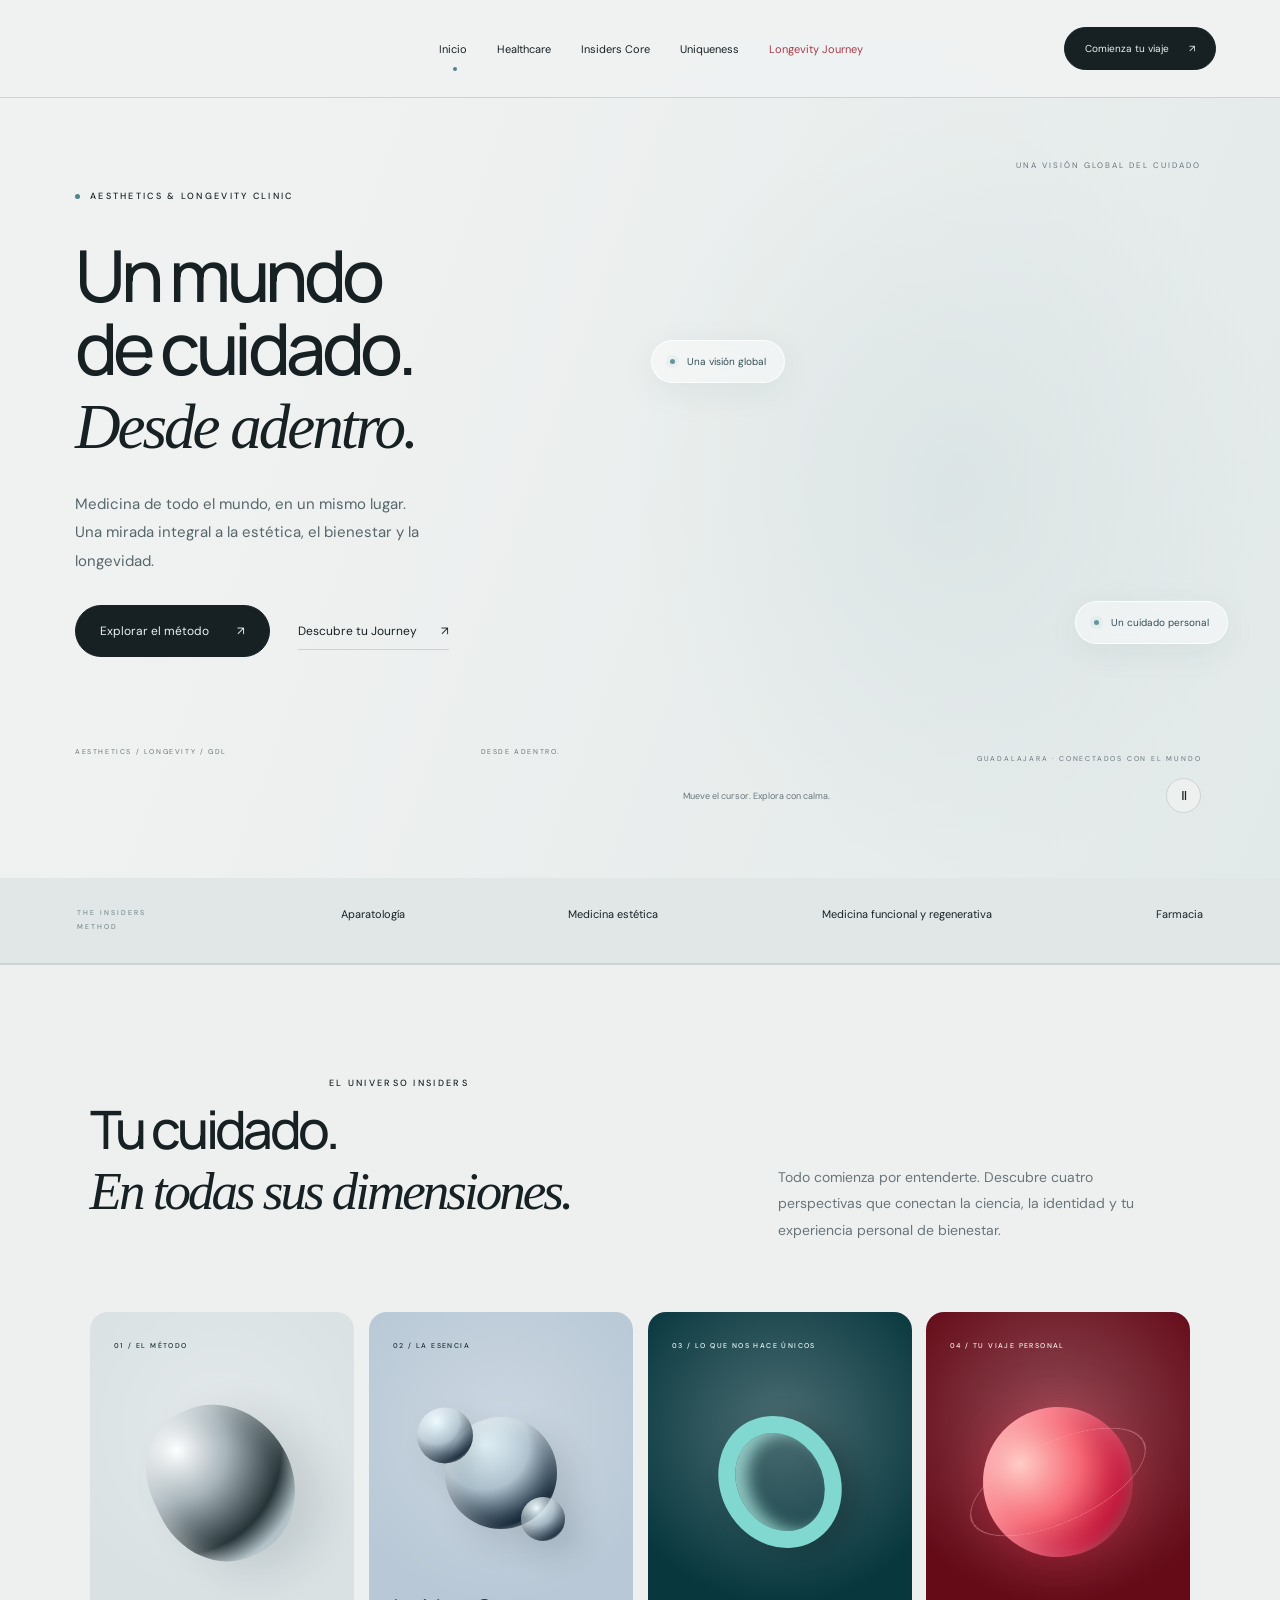
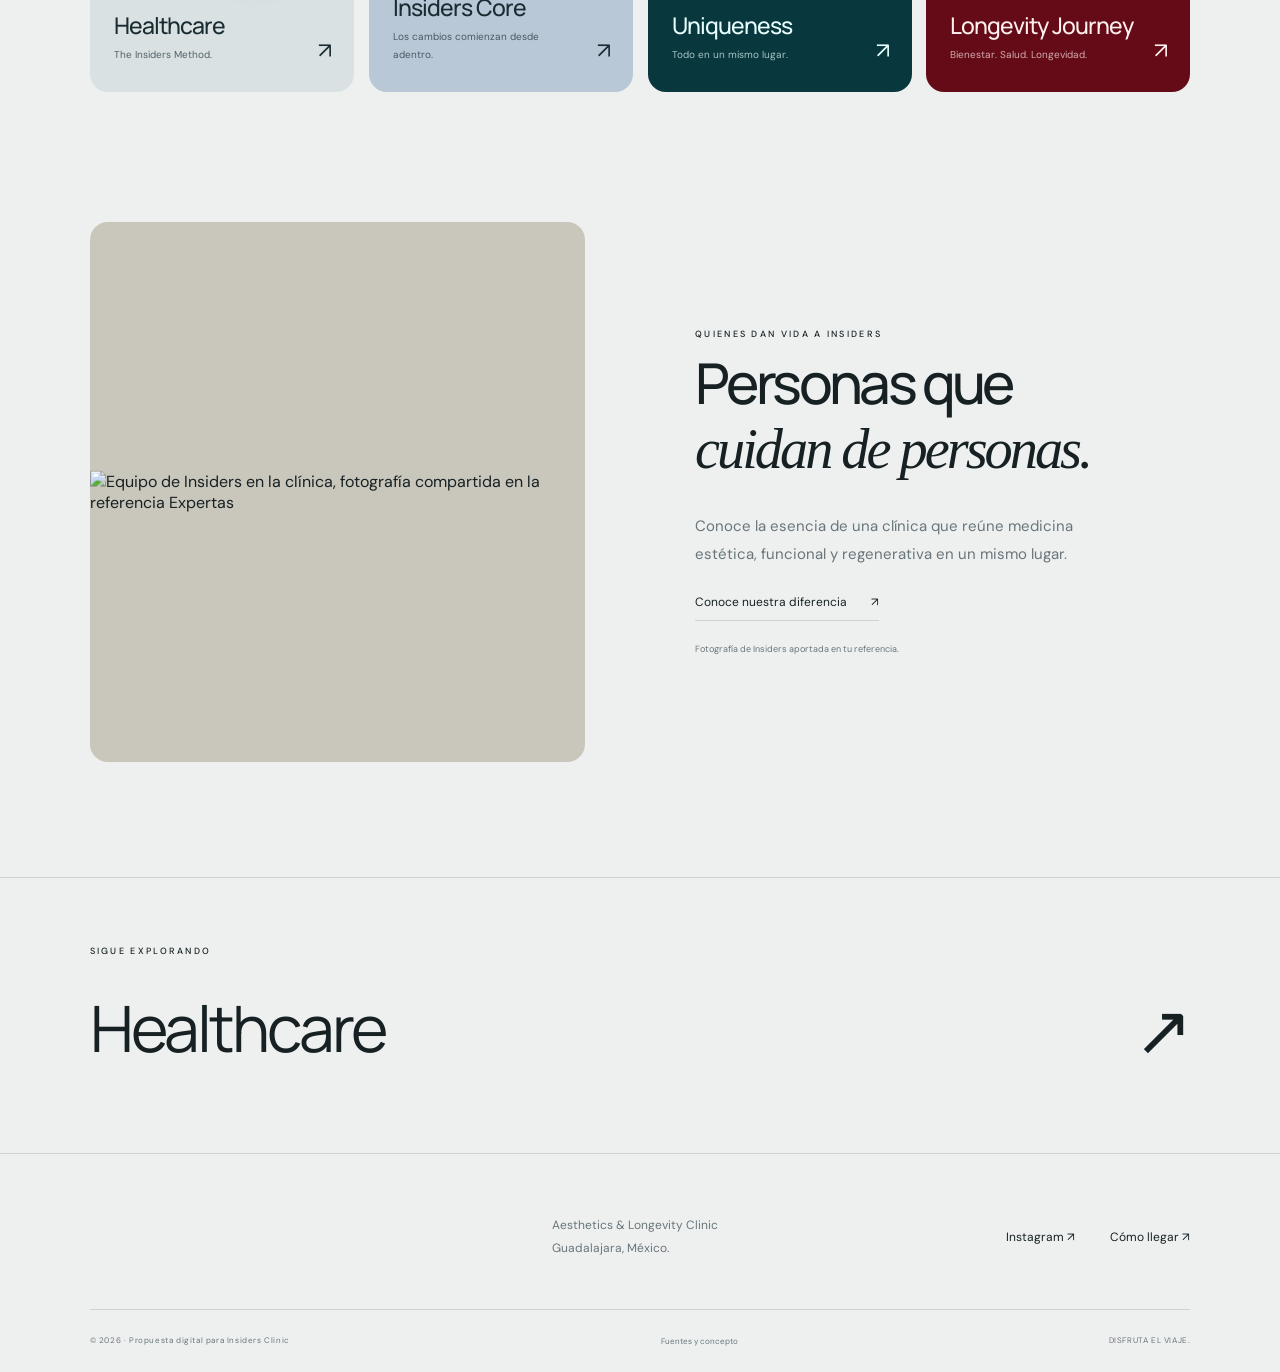
==== commit 5ed5f950: "Redesign Insiders with five distinct pages and interactive globe" ====
--- a/index.html
+++ b/index.html
@@ -1,16 +1,7 @@
-<!doctype html><html lang="es"><head><meta charset="UTF-8"><meta name="viewport" content="width=device-width,initial-scale=1"><meta name="theme-color" content="#f4f2ed"><meta name="description" content="Una propuesta digital para Insiders Clinic. Estética, longevidad y bienestar en Guadalajara."><title>INSIDERS — Disfruta el viaje.</title><link rel="stylesheet" href="style.css"><script type="importmap">{"imports":{"three":"./assets/three.module.js"}}</script></head><body>
-<a class="skip" href="#filosofia">Ir al contenido</a><header><a class="wordmark" href="#">insiders<span>®</span></a><nav aria-label="Principal"><a href="#filosofia">La filosofía</a><a href="#universo">Tu universo</a><a href="#espacio">El espacio</a></nav><button class="pill dark" data-contact>Comienza tu viaje <span>↗</span></button><button id="menu" aria-label="Abrir menú" aria-expanded="false">☰</button></header>
-<main><section class="hero"><div class="hero-copy"><p class="eyebrow"><span class="dot"></span> AESTHETICS & LONGEVITY CLINIC · GDL</p><h1>Tu mejor versión.<br><span>Desde adentro.</span></h1><p class="intro">El bienestar es un viaje.<br>Haz que cada etapa se sienta extraordinaria.</p><div class="actions"><button class="pill dark" data-contact>Descubre Insiders <span>↗</span></button><a class="text-link" href="#universo">Explora tu bienestar <span>↓</span></a></div><div class="hero-foot"><span>CIENCIA. ESTÉTICA. LONGEVIDAD.</span><span>01 — EL COMIENZO</span></div></div><div class="hero-visual"><div class="orbit-label top">THE ART OF FEELING GOOD</div><canvas id="molecule" aria-label="Escultura molecular tridimensional que puedes girar arrastrando" role="img"></canvas><div class="scene-fallback" hidden>◌</div><div class="floating-note"><span class="cross">✳</span><div>Todo empieza en ti.<small>Un universo de posibilidades.</small></div></div><div class="visual-controls"><span>↔ Arrastra para explorar</span><button id="pause" aria-label="Pausar animación 3D">Ⅱ</button></div></div></section>
-<div class="ticker"><span>BE AN INSIDER</span><i>✳</i><span>DISFRUTA EL VIAJE</span><i>✳</i><span>WELLNESS FROM WITHIN</span><i>✳</i><span>BE AN INSIDER</span></div>
-<section id="filosofia" class="philosophy section"><div class="section-label">01 / LA FILOSOFÍA</div><div><h2>No se trata solo de<br>cómo te ves.<br><span>También de cómo te sientes.</span></h2><div class="philosophy-bottom"><p>Insiders reúne estética y longevidad en una experiencia centrada en ti. Una invitación a mirar el bienestar desde adentro y disfrutar el camino.</p><div class="signature">Insiders Clinic<small>BY DRA. ALEX CASTRO</small></div></div></div></section>
-<figure class="editorial"><img src="assets/wellness-concept.png" alt="Composición conceptual de bienestar: retrato sereno y esfera de vidrio sobre seda marfil" loading="lazy"><figcaption>LA NATURALIDAD, COMO FILOSOFÍA. <span>VISUAL CONCEPTUAL · IMAGEN GENERADA</span></figcaption></figure><section id="universo" class="universe section"><div class="section-head"><div><p class="eyebrow">02 / TU UNIVERSO</p><h2>Encuentra tu punto<br>de partida.</h2></div><p>Distintas formas de cuidarte.<br>Una misma intención: sentirte bien.</p></div><div class="tabs" role="tablist" aria-label="Áreas de bienestar"><button role="tab" aria-selected="true" data-tab="0">Estética <span>01</span></button><button role="tab" aria-selected="false" data-tab="1">Longevidad <span>02</span></button><button role="tab" aria-selected="false" data-tab="2">Bienestar <span>03</span></button></div><div class="universe-panel"><div class="orb-art" aria-hidden="true"><div class="glass-orb"></div><span id="orb-word">AESTHETICS</span><div class="orb-rings"></div></div><div class="panel-copy" role="tabpanel" aria-live="polite"><p class="eyebrow" id="panel-kicker">01 — ESTÉTICA</p><h3 id="panel-title">La belleza de<br>ser tú.</h3><p id="panel-desc">Una conversación sobre tu piel, tu expresión y lo que buscas. El primer paso es una valoración individual con el equipo de la clínica.</p><ul id="panel-list"><li>Protocolos personalizados de piel</li><li>Fullface Regenerativo e HydraFacial</li><li>Valoración profesional</li></ul><button class="text-link" data-contact>Conversemos sobre ti <span>↗</span></button></div></div><p class="fine">Áreas basadas en las publicaciones de Insiders. La disponibilidad y la idoneidad de cada tratamiento se confirman en valoración médica.</p></section>
-<section id="programas" class="programs section"><div class="section-head"><div><p class="eyebrow">EL ENFOQUE INSIDERS</p><h2>Tu historia.<br>Un plan personal.</h2></div><p>Programas y tratamientos compartidos<br>por la clínica en su Instagram.</p></div><div class="program-grid"><article class="program-card origin"><span class="eyebrow">SALUD & LONGEVIDAD</span><h3>Origen.</h3><p>Evaluación integral para conocer tu estado de salud y definir una estrategia personalizada.</p><a href="https://www.instagram.com/insiders_clinic/p/DagensSjo13/" target="_blank" rel="noopener noreferrer">Conoce el programa ↗</a></article><article class="program-card gastro"><span class="eyebrow">BIENESTAR DIGESTIVO</span><h3>Origen Gastro.</h3><p>Un programa que pone la salud digestiva en el centro de la conversación sobre tu bienestar.</p><a href="https://www.instagram.com/insiders_clinic/p/DdulfHsEWGg/" target="_blank" rel="noopener noreferrer">Explora su enfoque ↗</a></article><article class="program-card skin"><span class="eyebrow">MEDICINA ESTÉTICA</span><h3>Tu piel.<br>Tu protocolo.</h3><p>La clínica publica protocolos personalizados, Fullface Regenerativo, Botox e HydraFacial.</p><a href="https://www.instagram.com/insiders_clinic/p/DankjknCa_J/" target="_blank" rel="noopener noreferrer">Descubre los protocolos ↗</a></article></div><p class="fine">Descripción editorial de publicaciones de la clínica, sin promesas de resultados. Consulta las indicaciones y opciones disponibles con su equipo.</p></section>
-<section class="journey section" id="viaje"><p class="eyebrow">03 / UN VIAJE PERSONAL</p><h2>Tu bienestar.<br><span>A tu manera.</span></h2><p>Elige lo que te gustaría explorar y prepara tu primera conversación.</p><div class="choice-row"><button class="choice" data-choice="Mi piel">Mi piel <span>↗</span></button><button class="choice" data-choice="Mi bienestar">Mi bienestar <span>↗</span></button><button class="choice" data-choice="Mi longevidad">Mi longevidad <span>↗</span></button></div><div class="journey-result" hidden aria-live="polite"><span class="eyebrow">TU PUNTO DE PARTIDA</span><h3 id="result-title"></h3><p>Comparte tus objetivos con Insiders. La clínica podrá orientarte sobre su valoración y opciones disponibles.</p><button class="pill dark" id="journey-contact">Consultar por WhatsApp ↗</button></div></section>
-<section id="espacio" class="space"><div class="space-image"><img src="assets/clinic-concept.png" alt="Concepto visual de un espacio sereno con arcos de piedra, luz natural y tonos marfil" loading="lazy"><div><p class="eyebrow">04 / EL ESPACIO</p><h2>Una pausa.<br>Todo para ti.</h2></div><small>VISUAL CONCEPTUAL · IMAGEN GENERADA</small></div><div class="space-bottom"><p>Un concepto de calma, privacidad y atención.<br>Explora nuestra visión del espacio en tres dimensiones.</p><button class="pill outline" id="open-room">Explorar espacio 3D <span>↗</span></button></div></section>
-<section class="process section"><p class="eyebrow">05 / EL SIGUIENTE PASO</p><h2>Los grandes viajes<br>empiezan con una conversación.</h2><div class="steps"><article><span>01</span><h3>Cuéntanos de ti.</h3><p>Comparte lo que buscas y las preguntas que te gustaría resolver.</p></article><article><span>02</span><h3>Conoce tus opciones.</h3><p>Consulta con el equipo la disponibilidad y el proceso de valoración.</p></article><article><span>03</span><h3>Disfruta el viaje.</h3><p>Decide tu siguiente paso con acompañamiento profesional.</p></article></div></section>
-<section class="faq section"><div><p class="eyebrow">ANTES DE COMENZAR</p><h2>Resolvamos<br>tus dudas.</h2></div><div><details><summary>¿Qué es Insiders Clinic? <span>+</span></summary><p>Su perfil público la presenta como una clínica de estética y longevidad en Guadalajara, vinculada a la Dra. Alex Castro.</p></details><details><summary>¿Cómo puedo consultar los tratamientos? <span>+</span></summary><p>Contacta directamente a la clínica por WhatsApp o Instagram para conocer sus servicios actuales, disponibilidad y valoración.</p></details><details><summary>¿Dónde se encuentra? <span>+</span></summary><p>El directorio de Alastin México indica C. Palermo 2976, interior 1, Prados Providencia, Guadalajara. Confirma la ubicación al agendar.</p></details><details><summary>¿Las imágenes corresponden a la clínica real? <span>+</span></summary><p>Esta web es una propuesta de diseño. Los visuales generados y el recorrido 3D son conceptuales y no representan las instalaciones reales.</p></details></div></section>
-<section class="closing"><p class="eyebrow">BE AN INSIDER.</p><h2>El futuro de tu bienestar<br><em>empieza en ti.</em></h2><button class="pill light" data-contact>Comienza tu viaje <span>↗</span></button><div class="closing-orbit" aria-hidden="true"></div></section></main>
-<footer><div class="footer-top"><a class="wordmark" href="#">insiders<span>®</span></a><p>Aesthetics & Longevity Clinic<br>Guadalajara, México.</p><a href="https://www.instagram.com/insiders_clinic/" target="_blank" rel="noopener noreferrer">Instagram ↗</a><a href="https://www.google.com/maps/search/?api=1&query=Insiders+Clinic+Palermo+2976+Guadalajara" target="_blank" rel="noopener noreferrer">Cómo llegar ↗</a></div><div class="footer-bottom"><span>© 2026 · Propuesta digital para Insiders Clinic</span><button id="sources">Fuentes y concepto</button><span>DISFRUTA EL VIAJE.</span></div></footer>
-<dialog id="contact-modal"><button class="close" aria-label="Cerrar">×</button><p class="eyebrow">TU VIAJE EMPIEZA AQUÍ</p><h2>Hola, futuro insider.</h2><p>Elige cómo conectar con la clínica. Tu cita se confirma directamente con su equipo.</p><a class="pill dark" id="whatsapp" href="https://wa.me/523319045014?text=Hola%20Insiders%2C%20me%20gustar%C3%ADa%20conocer%20sus%20servicios%20y%20agendar%20una%20valoraci%C3%B3n." target="_blank" rel="noopener noreferrer">Consultar por WhatsApp ↗</a><a class="pill outline" href="https://www.instagram.com/insiders_clinic/" target="_blank" rel="noopener noreferrer">Visitar Instagram ↗</a></dialog>
-<dialog id="room-modal"><button class="close" aria-label="Cerrar">×</button><p class="eyebrow">INSIDERS / ESPACIO CONCEPTUAL</p><h2>Entra. Respira. Explora.</h2><div class="room-wrap"><canvas id="room" aria-label="Modelo 3D conceptual de una clínica con mobiliario, sala de atención y vegetación" role="img"></canvas></div><div class="room-controls"><button id="room-reset" class="pill outline">Restablecer vista</button><button id="room-day" class="pill outline">Cambiar ambiente</button><span>Arrastra para girar · Desliza para acercar</span></div><p class="fine">Modelo arquitectónico original para esta propuesta; no es una reproducción de la clínica.</p></dialog>
-<dialog id="sources-modal"><button class="close" aria-label="Cerrar">×</button><h2>La base del concepto.</h2><p>Investigación del 9 de octubre de 2026.</p><ul><li><a href="https://www.instagram.com/insiders_clinic/" target="_blank" rel="noopener">Perfil público de Insiders</a>: nombre, estética y longevidad, Guadalajara, Dra. Alex Castro y WhatsApp. Publicaciones revisadas desde Safari con la sesión del usuario.</li><li><a href="https://www.instagram.com/insiders_clinic/p/DagensSjo13/" target="_blank" rel="noopener">Programas Origen y Origen Gastro</a>; <a href="https://www.instagram.com/insiders_clinic/p/DankjknCa_J/" target="_blank" rel="noopener">protocolos de piel</a>; publicaciones de Fullface Regenerativo, Botox e HydraFacial revisadas en Safari.</li><li><a href="https://alastin.mx/pages/store-locator" target="_blank" rel="noopener">Directorio Alastin México</a>: dirección y teléfono.</li></ul><p>Dirección creativa original inspirada en la claridad visual de Apple. No afiliada a Apple ni presentada como sitio oficial de Insiders. Sin testimonios, resultados o tratamientos inventados.</p><p>Imagen generada y modelos 3D conceptuales. El explorador sirve para preparar una conversación, sin ofrecer recomendaciones médicas.</p></dialog><script type="module" src="app.js"></script></body></html>
+<!doctype html><html lang="es"><head><meta charset="UTF-8"><meta name="viewport" content="width=device-width,initial-scale=1"><meta name="theme-color" content="#ecedef"><meta name="description" content="Insiders — Desde adentro. Estética, salud y longevidad en Guadalajara. Propuesta de experiencia digital para Insiders Clinic."><title>Insiders — Desde adentro</title><link rel="icon" href="assets/favicon.svg" type="image/svg+xml"><link rel="stylesheet" href="style.css"><script type="importmap">{"imports":{"three":"./assets/three.module.js"}}</script></head><body data-page="home"><div class="ambient-glow" aria-hidden="true"></div><a class="skip" href="#content">Ir al contenido</a><header class="site-header"><a class="brand" href="index.html" aria-label="Insiders, inicio"><span class="logo-window"><img src="assets/insiders-logo.png" alt="INSIDERS"></span></a><nav id="main-nav" aria-label="Universos de Insiders"><a href="index.html" aria-current="page" >Inicio<span class="nav-dot"></span></a><a href="healthcare.html" data-universe="healthcare">Healthcare<span class="nav-dot"></span></a><a href="insiders-core.html" data-universe="core">Insiders Core<span class="nav-dot"></span></a><a href="uniqueness.html" data-universe="uniqueness">Uniqueness<span class="nav-dot"></span></a><a href="longevity-journey.html" data-universe="journey">Longevity Journey<span class="nav-dot"></span></a></nav><button class="button header-contact" data-contact>Comienza tu viaje <span>↗</span></button><button id="menu-toggle" class="menu-toggle" aria-label="Abrir menú" aria-controls="main-nav" aria-expanded="false"><span></span><span></span></button></header><main><section class="hero hero-home" id="content"><div class="hero-copy"><p class="eyebrow"><i></i>AESTHETICS & LONGEVITY CLINIC</p><h1>Un mundo<br>de cuidado.<br><em>Desde adentro.</em></h1><p class="hero-description">Medicina de todo el mundo, en un mismo lugar. Una mirada integral a la estética, el bienestar y la longevidad.</p><div class="hero-actions"><a class="button" href="healthcare.html">Explorar el método<span>↗</span></a><a class="sub-link" href="longevity-journey.html">Descubre tu Journey <span>↗</span></a></div><div class="hero-bottom"><span>AESTHETICS / LONGEVITY / GDL</span><span>DESDE ADENTRO.</span></div></div><div class="scene-panel"><span class="scene-caption">UNA VISIÓN GLOBAL DEL CUIDADO</span><canvas id="skin-scene" role="img" aria-label="Planeta 3D con conexiones internacionales. Reacciona al cursor y al arrastre."></canvas><div class="scene-fallback" hidden aria-hidden="true"><span></span><span></span><span></span></div><span class="scene-number">GUADALAJARA · CONECTADOS CON EL MUNDO</span><div class="globe-label globe-label-one"><span class="label-dot"></span>Una visión global</div><div class="globe-label globe-label-two"><span class="label-dot"></span>Un cuidado personal</div><div class="scene-controls"><span>Mueve el cursor. Explora con calma.</span><button id="scene-pause" aria-label="Pausar animación">Ⅱ</button></div></div></section><div class="home-disciplines" aria-label="Áreas de The Insiders Method"><span>THE INSIDERS METHOD</span><p>Aparatología</p><p>Medicina estética</p><p>Medicina funcional y regenerativa</p><p>Farmacia</p></div>
+<section class="intro-section section"><div><p class="eyebrow">EL UNIVERSO INSIDERS</p><h2>Tu cuidado.<br><em>En todas sus dimensiones.</em></h2></div><p>Todo comienza por entenderte. Descubre cuatro perspectivas que conectan la ciencia, la identidad y tu experiencia personal de bienestar.</p></section><section class="universe-grid section" aria-label="Explora las cuatro páginas de Insiders">
+<a class="universe-card card-healthcare" href="healthcare.html" data-tilt><span class="eyebrow">01 / EL MÉTODO</span><div class="card-sculpture sculpture-silver" aria-hidden="true"></div><div><h3>Healthcare</h3><p>The Insiders Method.</p></div><span class="card-arrow">↗</span></a>
+<a class="universe-card card-core" href="insiders-core.html" data-tilt><span class="eyebrow">02 / LA ESENCIA</span><div class="card-sculpture sculpture-core" aria-hidden="true"></div><div><h3>Insiders Core</h3><p>Los cambios comienzan desde adentro.</p></div><span class="card-arrow">↗</span></a>
+<a class="universe-card card-unique" href="uniqueness.html" data-tilt><span class="eyebrow">03 / LO QUE NOS HACE ÚNICOS</span><div class="card-sculpture sculpture-aqua" aria-hidden="true"></div><div><h3>Uniqueness</h3><p>Todo en un mismo lugar.</p></div><span class="card-arrow">↗</span></a>
+<a class="universe-card card-journey" href="longevity-journey.html" data-tilt><span class="eyebrow">04 / TU VIAJE PERSONAL</span><div class="card-sculpture sculpture-red" aria-hidden="true"></div><div><h3>Longevity Journey</h3><p>Bienestar. Salud. Longevidad.</p></div><span class="card-arrow">↗</span></a></section>
+<section class="team-section section"><div class="team-photo"><img src="assets/references/team.PNG" alt="Equipo de Insiders en la clínica, fotografía compartida en la referencia Expertas" loading="lazy"></div><div><p class="eyebrow">QUIENES DAN VIDA A INSIDERS</p><h2>Personas que<br><em>cuidan de personas.</em></h2><p>Conoce la esencia de una clínica que reúne medicina estética, funcional y regenerativa en un mismo lugar.</p><a class="sub-link" href="uniqueness.html">Conoce nuestra diferencia <span>↗</span></a><p class="fine">Fotografía de Insiders aportada en tu referencia.</p></div></section></main><section class="next-universe"><p class="eyebrow">SIGUE EXPLORANDO</p><a href="healthcare.html"><span>Healthcare</span><span class="next-arrow">↗</span></a></section><footer><div class="footer-main"><a class="brand" href="index.html" aria-label="Insiders, inicio"><span class="logo-window"><img src="assets/insiders-logo.png" alt="INSIDERS"></span></a><p>Aesthetics & Longevity Clinic<br>Guadalajara, México.</p><div><a href="https://www.instagram.com/insiders_clinic/" target="_blank" rel="noopener noreferrer">Instagram ↗</a><a href="https://www.google.com/maps/search/?api=1&query=Insiders+Clinic+Palermo+2976+Guadalajara" target="_blank" rel="noopener noreferrer">Cómo llegar ↗</a></div></div><div class="footer-line"><span>© 2026 · Propuesta digital para Insiders Clinic</span><button id="open-sources">Fuentes y concepto</button><span>DISFRUTA EL VIAJE.</span></div></footer><dialog id="contact-dialog" aria-labelledby="contact-title"><button class="dialog-close" aria-label="Cerrar">×</button><p class="eyebrow">TU VIAJE EMPIEZA AQUÍ</p><h2 id="contact-title">Hablemos de ti.</h2><p>Conecta directamente con el equipo de Insiders. La valoración y las citas se confirman con la clínica.</p><a id="whatsapp-link" class="button" href="https://wa.me/523319045014" target="_blank" rel="noopener noreferrer">Consultar por WhatsApp <span>↗</span></a><a class="button secondary" href="https://www.instagram.com/insiders_clinic/" target="_blank" rel="noopener noreferrer">Visitar Instagram <span>↗</span></a></dialog><dialog id="sources-dialog" aria-labelledby="sources-title"><button class="dialog-close" aria-label="Cerrar">×</button><p class="eyebrow">LA BASE DE ESTA PROPUESTA</p><h2 id="sources-title">El universo Insiders.</h2><p>Identidad y contenidos basados en las referencias aportadas por el usuario: Healthcare / The Insiders Method, Insiders Core, Uniqueness, Longevity Journey, equipo y logo.</p><p>También se revisó el <a href="https://www.instagram.com/insiders_clinic/" target="_blank" rel="noopener noreferrer">Instagram de Insiders</a> en Safari y el <a href="https://alastin.mx/pages/store-locator" target="_blank" rel="noopener noreferrer">directorio de Alastin México</a> para dirección y contacto. Investigación del 9 de octubre de 2026.</p><p>Las imágenes de las historias y del equipo provienen de las referencias enviadas. Las escenas 3D son interpretaciones artísticas y no modelos anatómicos ni reproducción exacta de la clínica. Las imágenes generadas están identificadas como conceptuales.</p><p>Los servicios, indicaciones y disponibilidad deben confirmarse con el equipo médico. Esta propuesta no ofrece diagnósticos ni promete resultados clínicos.</p></dialog><dialog id="room-dialog" class="room-dialog" aria-labelledby="room-title"><button class="dialog-close" aria-label="Cerrar">×</button><p class="eyebrow">ESPACIO CONCEPTUAL / 3D</p><h2 id="room-title">Una pausa para ti.</h2><div class="room-wrap"><canvas id="room" role="img" aria-label="Modelo conceptual de una clínica: recepción, sala de espera, mobiliario y área de atención"></canvas></div><div class="room-controls"><button id="room-reset" class="button secondary">Restablecer vista</button><button id="room-day" class="button secondary">Cambiar ambiente</button><span>Arrastra para girar · Desliza para acercar</span></div><p class="fine">Arquitectura conceptual de esta propuesta; no representa las instalaciones reales.</p></dialog><script type="module" src="app.js"></script></body></html>
--- a/style.css
+++ b/style.css
@@ -1,8 +1,28 @@
-@import url('https://fonts.googleapis.com/css2?family=DM+Sans:wght@400;500;600;700&family=Manrope:wght@400;500;600;700;800&display=swap');
-:root{--paper:#f4f2ed;--ink:#292a27;--muted:#85877e;--line:#dcded4;--sage:#dce2d0}*{box-sizing:border-box}html{scroll-behavior:smooth;scroll-padding-top:90px}body{margin:0;background:var(--paper);color:var(--ink);font-family:'DM Sans',sans-serif}button,a{-webkit-tap-highlight-color:transparent}button{font:inherit;cursor:pointer}a{color:inherit;text-decoration:none}button:focus-visible,a:focus-visible,summary:focus-visible{outline:3px solid #728566;outline-offset:5px}header{height:96px;display:flex;align-items:center;justify-content:space-between;padding:0 5%;border-bottom:1px solid var(--line);position:relative;z-index:4;background:var(--paper)}.wordmark{font-size:37px;letter-spacing:-2px;font-weight:600}.wordmark span{font-size:12px;vertical-align:top;display:inline-block;margin:8px 0 0 4px;letter-spacing:0}nav{display:flex;gap:35px;font-size:13px}nav a:hover{color:#738269}.pill{border:0;border-radius:50px;padding:17px 24px;display:inline-flex;justify-content:center;align-items:center;gap:27px;font-size:13px;transition:transform .25s,background .25s}.pill:hover{transform:translateY(-3px)}.dark{color:#fff;background:#30352d}.light{background:var(--paper);color:var(--ink)}.outline{border:1px solid #bfc3b7;background:transparent}.hero{display:grid;grid-template-columns:1.1fr 1fr;min-height:730px;padding-left:7%;position:relative;overflow:hidden}.hero-copy{padding:110px 0 30px;z-index:2}.eyebrow{font-size:10px;letter-spacing:2px;font-weight:500;display:flex;align-items:center;gap:10px}.dot{width:5px;height:5px;border-radius:50%;background:#72816a}h1,h2,h3,p{margin-top:0}h1,h2,h3{font-family:'Manrope',sans-serif;font-weight:500;letter-spacing:-3.8px;line-height:1.12}h1{font-size:clamp(48px,5.25vw,82px);margin:34px 0 27px}h1 span,h2 span{color:#8d9681}.intro{font-size:17px;line-height:1.65;color:#71756b}.actions{display:flex;align-items:center;gap:30px;margin-top:32px}.text-link{font-size:13px;background:none;border:0;padding:10px 0;display:inline-flex;align-items:center;gap:20px;border-bottom:1px solid #adb4a0}.hero-foot{display:flex;justify-content:space-between;max-width:500px;margin-top:116px;font-size:8px;letter-spacing:1.7px;color:#8c9085}.hero-visual{position:relative;min-width:0;background:radial-gradient(ellipse at 55% 42%,#e0e5d5 0,#eceee4 40%,var(--paper) 75%)}canvas{width:100%;height:100%;display:block;touch-action:pan-y}.hero-visual canvas{position:absolute;inset:0;touch-action:none}.orbit-label{position:absolute;top:65px;right:12%;font-size:9px;letter-spacing:2.5px;color:#8d9580}.floating-note{position:absolute;bottom:130px;left:4%;background:#ffffff70;backdrop-filter:blur(15px);border:1px solid #fff9;display:flex;gap:16px;align-items:center;padding:18px 23px;border-radius:14px;font-size:12px;pointer-events:none}.cross{font-size:32px;color:#717e61}.floating-note small{display:block;font-size:10px;color:#8e9287;margin-top:5px}.visual-controls{position:absolute;bottom:40px;left:12%;right:12%;display:flex;align-items:center;justify-content:space-between;font-size:10px;color:#838b78}.visual-controls button{width:35px;height:35px;border-radius:50%;border:1px solid #bec6b0;background:transparent}.ticker{display:flex;justify-content:space-around;align-items:center;gap:35px;white-space:nowrap;overflow:hidden;background:#e4e8dc;padding:25px;font-size:10px;letter-spacing:3px}.ticker i{font-size:21px;font-style:normal;color:#7d896d}.section{padding:110px 7%}.philosophy{display:grid;grid-template-columns:1fr 2.4fr;gap:40px;border-bottom:1px solid var(--line)}.section-label{font-size:10px;letter-spacing:1.8px;padding-top:10px;color:#7e8378}h2{font-size:clamp(35px,4vw,60px);margin-bottom:30px}.philosophy-bottom{display:grid;grid-template-columns:1.5fr 1fr;gap:70px;margin-top:50px}.philosophy-bottom p{font-size:15px;line-height:1.9;color:#787d71}.signature{font-family:Georgia,serif;font-size:25px;font-style:italic;padding-top:15px}.signature small{display:block;font-family:'DM Sans',sans-serif;font-size:8px;letter-spacing:2px;font-style:normal;margin-top:15px}.section-head{display:flex;justify-content:space-between;align-items:flex-end}.section-head>p{font-size:14px;line-height:1.7;color:#808475;padding-bottom:30px}.tabs{display:flex;gap:8px;border-bottom:1px solid var(--line);padding:10px 0 20px;margin:10px 0 32px}.tabs button{padding:14px 24px;background:transparent;border:1px solid transparent;border-radius:30px;color:#7a8070;font-size:13px}.tabs button[aria-selected=true]{background:#30352d;color:#fff}.tabs span{font-size:8px;vertical-align:super;margin-left:12px}.universe-panel{display:grid;grid-template-columns:1fr 1fr;border-radius:20px;overflow:hidden;background:#e9ecdf;min-height:480px}.orb-art{position:relative;display:flex;align-items:center;justify-content:center;overflow:hidden;background:radial-gradient(circle,#dce5cc,#d7deca 45%,#e9ecdf 70%)}.glass-orb{width:240px;height:300px;border-radius:45% 55% 48% 52%;background:radial-gradient(circle at 30% 28%,#ffffffd0 0,#bdcba055 35%,#77865860 65%,#fff8 80%);box-shadow:inset -20px -12px 36px #707c5655,inset 14px 15px 24px #fff9,20px 35px 40px #74805a25;transform:rotate(-25deg);animation:breathe 8s ease-in-out infinite}.orb-art>span{position:absolute;bottom:35px;font-size:10px;letter-spacing:6px;color:#899773}.orb-rings{position:absolute;width:380px;height:125px;border:1px solid #fff8;border-radius:50%;transform:rotate(-27deg);pointer-events:none}.panel-copy{padding:55px 12% 35px}.panel-copy h3{font-size:44px;letter-spacing:-2px}.panel-copy>p:not(.eyebrow){font-size:14px;line-height:1.8;color:#7b826f}.panel-copy ul{padding:0;list-style:none;font-size:12px;line-height:2.7}.panel-copy li:before{content:'↗';margin-right:12px;color:#869174}.fine{font-size:10px;line-height:1.7;color:#858a7e;margin-top:18px}.journey{text-align:center;border-top:1px solid var(--line)}.journey>.eyebrow{justify-content:center}.journey>p:not(.eyebrow){font-size:15px;color:#828775}.choice-row{display:flex;justify-content:center;gap:14px;margin-top:40px}.choice{padding:23px 28px;min-width:200px;background:transparent;border:1px solid #cdd1c3;border-radius:13px;display:flex;justify-content:space-between;gap:30px;font-size:14px;transition:.25s}.choice:hover,.choice.selected{background:#dce2d0;border-color:#879578}.journey-result{max-width:600px;margin:35px auto 0;background:#e6eadd;padding:35px;border-radius:20px}.journey-result>.eyebrow{justify-content:center}.journey-result h3{font-size:31px;letter-spacing:-1px;margin:20px 0}.journey-result p{font-size:14px;line-height:1.8}.space{margin:0 5%}.space-image{height:660px;border-radius:20px;position:relative;overflow:hidden;background:#ccc5b7}.space-image img{width:100%;height:100%;object-fit:cover}.space-image:after{content:'';position:absolute;inset:0;background:linear-gradient(90deg,#282a2260,transparent 70%)}.space-image>div{position:absolute;left:7%;top:65px;z-index:1;color:#fff}.space-image h2{font-size:64px}.space-image>small{position:absolute;bottom:25px;right:30px;font-size:8px;letter-spacing:2px;color:#fff;z-index:1}.space-bottom{display:flex;justify-content:space-between;align-items:center;padding:28px 2%}.space-bottom p{font-size:14px;line-height:1.8;color:#7d8275;margin:0}.process h2{max-width:800px}.steps{display:grid;grid-template-columns:repeat(3,1fr);gap:40px;margin-top:60px}.steps article{border-top:1px solid #cdd1c2;padding-top:20px}.steps article>span{font-size:11px;color:#8d957f}.steps h3{font-size:24px;letter-spacing:-1px;margin:40px 0 15px}.steps p{font-size:14px;line-height:1.8;color:#808775}.faq{display:grid;grid-template-columns:1fr 1.4fr;gap:60px;padding-top:40px}.faq details{border-bottom:1px solid var(--line);padding:22px 0}.faq summary{cursor:pointer;list-style:none;display:flex;justify-content:space-between;font-size:14px}.faq summary::-webkit-details-marker{display:none}.faq details p{font-size:13px;line-height:1.9;color:#818775;margin:20px 25px 0 0}.faq details[open] summary span{transform:rotate(45deg)}.closing{background:#30372d;margin:20px 5% 0;border-radius:20px;padding:95px 6%;position:relative;overflow:hidden;color:#f4f2ed}.closing h2{font-size:clamp(40px,4.4vw,67px);position:relative;z-index:1}.closing em{font-weight:400;font-family:Georgia,serif;color:#c4ccb7}.closing .pill{position:relative;z-index:1;margin-top:10px}.closing-orbit{position:absolute;width:380px;height:380px;border:1px solid #7c8c6544;border-radius:50%;right:-50px;top:50px;box-shadow:0 0 0 55px #7c8c6510,0 0 0 110px #7c8c6509}footer{padding:60px 7% 25px}.footer-top{display:flex;align-items:center;justify-content:space-between;gap:25px}.footer-top p,.footer-top>a:not(.wordmark){font-size:12px;line-height:1.8;color:#737b68}.footer-bottom{display:flex;justify-content:space-between;border-top:1px solid var(--line);padding-top:25px;margin-top:50px;font-size:9px;letter-spacing:.8px;color:#929687}.footer-bottom button{font-size:9px;color:inherit;border:0;background:none}dialog{border:1px solid #ddd;border-radius:22px;padding:50px;max-width:560px;width:calc(100% - 36px);color:var(--ink);background:var(--paper)}dialog::backdrop{background:#1d241b85;backdrop-filter:blur(10px)}dialog h2{font-size:35px;letter-spacing:-1.8px}dialog p,dialog li{font-size:14px;line-height:1.8;color:#737c69}dialog .pill{width:100%;margin:8px 0}.close{position:absolute;right:20px;top:15px;background:none;border:0;font-size:28px;color:#72796a}#room-modal{max-width:1100px;padding:35px}.room-wrap{height:500px;background:#e6eadd;border-radius:15px;overflow:hidden}.room-wrap canvas{touch-action:none}.room-controls{display:flex;align-items:center;gap:12px}.room-controls .pill{width:auto}.room-controls span{font-size:11px;color:#808775;margin-left:auto}#sources-modal a{border-bottom:1px solid #929e80}.skip{position:absolute;left:-9999px}.skip:focus{left:20px;top:20px;z-index:20;background:white;padding:20px}#menu{display:none}.scene-fallback{font-size:400px;text-align:center;color:#9daa85;position:absolute;inset:10% 0;pointer-events:none}@keyframes breathe{50%{transform:rotate(-17deg) translateY(-12px)}}@media(max-width:900px){header{height:80px}nav{gap:15px}.hero{min-height:620px;padding-left:5%}h1{letter-spacing:-3px}.hero-copy{padding-top:80px}.hero-foot{margin-top:70px}.actions{gap:15px}.actions .text-link{font-size:11px}.section{padding:80px 6%}.philosophy{grid-template-columns:1fr}.philosophy-bottom{gap:30px}.space-image{height:520px}.choice{min-width:160px}.panel-copy{padding:40px 8%}.faq{gap:30px}.room-wrap{height:400px}}@media(max-width:640px){header .wordmark{font-size:31px}header>.pill{margin-left:auto;margin-right:14px;font-size:10px;padding:12px 17px;gap:12px}#menu{display:block;background:none;border:0;font-size:23px}nav{display:none;position:absolute;top:79px;left:0;right:0;background:var(--paper);padding:25px;border-bottom:1px solid var(--line)}nav.open{display:flex;justify-content:space-around}.hero{display:flex;flex-direction:column;padding:0;min-height:auto}.hero-copy{padding:55px 7% 0}.hero-copy .eyebrow{font-size:8px;letter-spacing:1.4px}h1{font-size:48px;letter-spacing:-3px;margin-top:25px}.intro{font-size:15px}.actions{gap:25px}.hero-foot{display:none}.hero-visual{height:430px;flex:none}.orbit-label{top:35px;right:7%}.floating-note{bottom:75px;left:7%;padding:12px 17px}.visual-controls{bottom:23px;left:7%;right:7%}.ticker{padding:20px;justify-content:flex-start;font-size:8px;gap:25px}.section{padding:65px 7%}h2{font-size:35px;letter-spacing:-2px}.philosophy{gap:20px}.philosophy-bottom{display:block;margin-top:25px}.signature{margin-top:30px}.section-head{display:block}.section-head>p{padding:0;font-size:13px}.tabs{gap:0;justify-content:space-between}.tabs button{padding:12px 16px;font-size:11px}.tabs span{margin-left:7px}.universe-panel{grid-template-columns:1fr}.orb-art{min-height:320px}.glass-orb{width:175px;height:220px}.orb-rings{width:270px}.panel-copy{padding:35px 9%}.panel-copy h3{font-size:35px}.choice-row{flex-direction:column;gap:10px}.choice{padding:20px}.space-image{height:440px}.space-image>div{top:35px;left:8%}.space-image h2{font-size:44px}.space-image>small{font-size:6px;right:16px}.space-bottom{display:block;padding:25px 3%}.space-bottom .pill{margin-top:20px}.steps{grid-template-columns:1fr;gap:25px;margin-top:35px}.steps h3{margin-top:20px}.faq{grid-template-columns:1fr;gap:5px}.closing{padding:60px 8%;margin-top:0}.closing h2{font-size:36px}.footer-top{flex-wrap:wrap;justify-content:flex-start;column-gap:35px}.footer-top .wordmark{width:100%}.footer-bottom{flex-wrap:wrap;gap:15px;line-height:1.8}.footer-bottom>span:last-child{display:none}dialog{padding:40px 25px}.room-wrap{height:330px}#room-modal{padding:35px 16px 20px}.room-controls{flex-wrap:wrap;gap:5px}.room-controls .pill{font-size:10px;padding:12px}.room-controls span{width:100%;margin:5px 0}.journey-result{padding:25px}}
-@media(prefers-reduced-motion:reduce){html{scroll-behavior:auto}*,*:before,*:after{animation:none!important;transition:none!important}}
-.programs{padding-top:30px}.program-grid{display:grid;grid-template-columns:repeat(3,1fr);gap:20px;margin-top:35px}.program-card{position:relative;overflow:hidden;min-height:360px;padding:36px;border-radius:18px;display:flex;flex-direction:column;align-items:flex-start;background:#e2e6d7}.program-card:before{content:'';position:absolute;width:220px;height:220px;border-radius:50%;border:1px solid #ffffff70;right:-80px;top:-90px;box-shadow:0 0 0 35px #ffffff15}.program-card h3{font-family:Georgia,serif;font-style:italic;font-size:40px;letter-spacing:-1.5px;margin-top:40px;margin-bottom:20px}.program-card p{font-size:13px;line-height:1.9;color:#737b67;flex:1}.program-card a{font-size:11px;border-bottom:1px solid #8d987b;padding:10px 0}.origin{background:#e9ded2}.gastro{background:#dfe5d4}.skin{background:#dde4e2}@media(max-width:640px){.program-grid{grid-template-columns:1fr}.program-card{min-height:290px}.program-card h3{margin-top:25px}}
+@import url('https://fonts.googleapis.com/css2?family=DM+Sans:wght@400;500;600;700&family=Manrope:wght@400;500;600;700&display=swap');
+:root{--bg:#eef0f0;--ink:#172124;--muted:#69757a;--line:#cbd3d5;--surface:#e1e6e8;--accent:#4c858b;--contrast:#fff;--soft:#a5b5bc;--aura:#b7d5d6;--nav:#f0f2f2e8}
+*{box-sizing:border-box}html{scroll-behavior:smooth;scroll-padding-top:110px}body{margin:0;background:var(--bg);color:var(--ink);font-family:'DM Sans',Arial,sans-serif;overflow-x:hidden}body[data-page=healthcare]{--bg:#e5e8e8;--surface:#d4dade;--accent:#42575a;--aura:#b0bebf;--nav:#e7eaeae8}body[data-page=core]{--bg:#dbe2e8;--surface:#cad5dd;--accent:#476679;--ink:#172937;--muted:#516675;--line:#bac7d2;--aura:#829dad;--nav:#dce3e9e8}body[data-page=uniqueness]{--bg:#091e25;--surface:#123c44;--accent:#a6e9e5;--ink:#f0fafa;--muted:#a0c6c8;--line:#386169;--contrast:#09252c;--soft:#70c8c7;--aura:#57c9c9;--nav:#0a2027e8}body[data-page=journey]{--bg:#430810;--surface:#62141e;--accent:#f7b6b6;--ink:#fff0e8;--muted:#e4b4b6;--line:#88333d;--contrast:#590d17;--soft:#ee9b9f;--aura:#cb263e;--nav:#430810e8}
+button,a,summary{-webkit-tap-highlight-color:transparent}a{color:inherit;text-decoration:none}button{font:inherit;cursor:pointer;color:inherit}a:focus-visible,button:focus-visible,summary:focus-visible{outline:2px solid var(--accent);outline-offset:6px}button:disabled{opacity:.5;cursor:default}.skip{position:absolute;left:-9999px}.skip:focus{top:12px;left:12px;padding:14px;background:var(--bg);z-index:100}.ambient-glow{position:fixed;z-index:-1;width:750px;height:750px;left:calc(var(--mouse-x,65%) - 375px);top:calc(var(--mouse-y,30%) - 375px);pointer-events:none;opacity:.16;background:radial-gradient(circle,var(--aura),transparent 68%);will-change:transform}body[data-page=journey] .ambient-glow,body[data-page=uniqueness] .ambient-glow{opacity:.25}
+.site-header{position:relative;z-index:10;display:flex;align-items:center;justify-content:space-between;gap:30px;min-height:98px;padding:0 5%;border-bottom:1px solid var(--line);background:var(--nav);backdrop-filter:blur(18px)}.brand{display:inline-block;flex-shrink:0}.logo-window{width:174px;height:25px;position:relative;display:block;overflow:hidden}.logo-window img{position:absolute;max-width:none;width:194px;height:auto;left:-10px;top:-20px;mix-blend-mode:multiply}body[data-page=journey] .logo-window img,body[data-page=uniqueness] .logo-window img{filter:invert(1);mix-blend-mode:screen}.site-header nav{display:flex;align-items:center;gap:30px}.site-header nav a{font-size:11px;white-space:nowrap;position:relative;padding:38px 0;transition:color .3s}.site-header nav a:hover{color:var(--accent)}.nav-dot{width:4px;height:4px;background:var(--accent);border-radius:50%;position:absolute;bottom:23px;left:50%;opacity:0}.site-header nav a[aria-current=page] .nav-dot{opacity:1}.site-header nav a[data-universe=journey]{color:#a83a48}body[data-page=journey] .site-header nav a[data-universe=journey],body[data-page=uniqueness] .site-header nav a[data-universe=journey]{color:#ffa9af}.button{display:inline-flex;align-items:center;justify-content:center;gap:28px;padding:16px 24px;border-radius:50px;background:var(--ink);color:var(--bg);border:1px solid var(--ink);font-size:12px;line-height:1.5;transition:transform .3s,box-shadow .3s;position:relative}.button:hover{transform:translateY(-3px);box-shadow:0 7px 20px #0001}.button.secondary{background:transparent;color:var(--ink);border-color:var(--line)}.header-contact{font-size:10px;padding:13px 20px;gap:20px}.menu-toggle{display:none;flex-shrink:0;background:transparent;border:0;width:30px;padding:6px 2px}.menu-toggle span{display:block;height:1px;background:var(--ink);margin:6px 0;transition:transform .3s}.menu-toggle[aria-expanded=true] span:first-child{transform:translateY(3.5px) rotate(45deg)}.menu-toggle[aria-expanded=true] span:last-child{transform:translateY(-3.5px) rotate(-45deg)}
+h1,h2,h3,p{margin-top:0}h1,h2,h3{font-family:'Manrope',Arial,sans-serif;font-weight:500;line-height:1.13;letter-spacing:-3.6px}h1{font-size:clamp(48px,5.5vw,84px);margin:32px 0 28px}h1 em,h2 em{font-family:Georgia,'Times New Roman',serif;font-weight:400;letter-spacing:-3px;display:inline-block}h2{font-size:clamp(36px,4.4vw,65px);margin-bottom:30px}h3{font-size:28px;letter-spacing:-1.2px}.eyebrow{font-size:9px;line-height:1.8;letter-spacing:2.3px;font-weight:500;display:flex;align-items:center;gap:10px}.eyebrow i{width:5px;height:5px;border-radius:50%;background:var(--accent)}.hero{position:relative;display:grid;grid-template-columns:1.1fr 1fr;min-height:690px;overflow:hidden;isolation:isolate}.hero-copy{padding:95px 0 35px 12.5%;position:relative;z-index:2}.hero-description{font-size:16px;line-height:1.9;color:var(--muted)}.hero-actions{display:flex;align-items:center;gap:28px;margin-top:30px}.sub-link{display:inline-flex;align-items:center;gap:24px;font-size:12px;border:0;border-bottom:1px solid var(--line);padding:10px 0;background:transparent;text-align:left;transition:gap .3s}.sub-link:hover{gap:33px}.hero-bottom{display:flex;justify-content:space-between;gap:25px;max-width:485px;font-size:7px;letter-spacing:1.6px;color:var(--muted);margin-top:100px}.scene-panel{position:relative;background:radial-gradient(ellipse at 55% 40%,var(--aura),transparent 65%);min-width:0}.scene-panel canvas{position:absolute;inset:0;width:100%;height:100%;display:block;touch-action:pan-y;cursor:grab}.scene-panel canvas:active{cursor:grabbing}.scene-caption{position:absolute;right:12%;top:55px;z-index:2;font-size:8px;letter-spacing:2px;color:var(--muted);pointer-events:none}.scene-number{position:absolute;right:12%;bottom:110px;font-size:7px;letter-spacing:1.8px;z-index:2;color:var(--muted);pointer-events:none}.scene-controls{position:absolute;bottom:40px;left:12%;right:12%;display:flex;align-items:center;justify-content:space-between;gap:20px;z-index:3}.scene-controls>span{font-size:9px;color:var(--muted)}.scene-controls button{width:35px;height:35px;border-radius:50%;border:1px solid var(--line);background:var(--bg);color:var(--ink);font-size:13px}.scene-fallback{position:absolute;inset:20% 15%}.scene-fallback span{position:absolute;width:200px;height:200px;border-radius:50%;background:radial-gradient(circle at 30% 25%,var(--contrast),var(--aura) 50%,var(--ink));box-shadow:inset 5px 5px 30px #fff7}.scene-fallback span:nth-child(2){left:120px;top:70px;scale:.75}.scene-fallback span:nth-child(3){left:10px;top:170px;scale:.6}body[data-page=journey] .hero h1 em{color:#f4a1a9}body[data-page=uniqueness] .hero h1 em{color:#99e6e4}body[data-page=core] .hero h1 em{color:#5d7d91}
+.section{padding:95px 7%}.intro-section{text-align:center;padding-bottom:60px;border-top:1px solid var(--line)}.intro-section .eyebrow{justify-content:center}.intro-section>p:last-child{max-width:590px;margin:0 auto;font-size:15px;line-height:1.9;color:var(--muted)}.universe-grid{display:grid;grid-template-columns:repeat(4,1fr);gap:15px;padding-top:0}.universe-card{position:relative;overflow:hidden;min-height:380px;border-radius:18px;padding:28px 24px;display:flex;flex-direction:column;justify-content:space-between;color:#192c32;background:#d9e1e3;transform:perspective(900px) rotateX(var(--tilt-y,0deg)) rotateY(var(--tilt-x,0deg));transition:transform .5s;will-change:transform;isolation:isolate}.universe-card:after{content:'';position:absolute;inset:0;background:radial-gradient(circle at var(--card-x,50%) var(--card-y,30%),#ffffff45,transparent 60%);z-index:-1;pointer-events:none}.universe-card .eyebrow{font-size:7px;letter-spacing:1.4px}.universe-card h3{font-size:23px;letter-spacing:-1px;margin-bottom:8px}.universe-card p{font-size:10px;color:inherit;opacity:.7;line-height:1.8;max-width:170px;margin:0}.card-arrow{position:absolute;bottom:27px;right:22px;font-size:22px}.card-core{background:#b8c8d6}.card-unique{background:#08373e;color:#e9ffff}.card-journey{background:#650b18;color:#fff0ed}.card-sculpture{width:140px;height:160px;border-radius:45% 55% 50% 50%;align-self:center;margin:12px 0;transform:rotate(-25deg);background:radial-gradient(circle at 30% 20%,#fff,#a3b1b7 32%,#263438 65%,#acbdc3 80%);box-shadow:inset 7px 7px 25px #fff7,20px 20px 40px #14252c20;animation:slow-float 9s ease-in-out infinite}.sculpture-core{width:140px;height:140px;border-radius:50%;background:radial-gradient(circle at 35% 25%,#e9faff,#819fae55 40%,#0a1d2e 75%,#f5fdff 100%)}.sculpture-aqua{background:radial-gradient(circle at 35% 20%,#f5ffff,#9af9f0 30%,#216b72 70%,#041d22 85%)}.sculpture-red{width:150px;height:150px;border-radius:50%;background:radial-gradient(circle at 32% 28%,#ffcec7,#f66a77 40%,#c11237 70%,#550311 90%);box-shadow:inset 4px 4px 30px #ffc9cc88,0 0 50px #ff244855}.team-section{display:grid;grid-template-columns:1fr 1fr;gap:10%;align-items:center;padding-top:30px}.team-photo{position:relative;height:540px;overflow:hidden;border-radius:18px;background:#c9c6bb}.team-photo img{position:absolute;width:100%;height:auto;top:50%;transform:translateY(-51%)}.team-section>div:last-child>p:not(.eyebrow):not(.fine){color:var(--muted);font-size:15px;line-height:1.9;max-width:390px}.fine{font-size:9px!important;line-height:1.8;color:var(--muted);margin:20px 0 0}.section-heading{display:flex;align-items:flex-end;justify-content:space-between;gap:35px;margin-bottom:45px}.section-heading>p{font-size:13px;line-height:1.9;color:var(--muted);margin-bottom:35px}.method-section{border-top:1px solid var(--line)}.method-layout{display:grid;grid-template-columns:1.1fr 1fr;gap:8%}.method-list{border-top:1px solid var(--line)}.method-item{display:flex;align-items:center;gap:26px;width:100%;text-align:left;padding:26px 8px;background:transparent;border:0;border-bottom:1px solid var(--line);transition:padding .3s,background .3s}.method-item>span{font-size:10px;opacity:.6}.method-item h3{font-size:25px;letter-spacing:-1px;margin:0;line-height:1.4;flex:1}.method-item i{font-style:normal;font-size:23px}.method-item.active{padding-left:25px;background:#ffffff75}.method-detail{position:relative;border:1px solid var(--line);border-radius:18px;padding:25px 35px 35px;overflow:hidden;background:linear-gradient(150deg,#ffffff66,#d8dfe2)}.method-detail-art{height:130px;position:relative;display:flex;justify-content:center;align-items:center;margin-bottom:15px;gap:0;transition:filter 1s}.method-detail-art span{width:95px;height:95px;border-radius:50%;background:radial-gradient(circle at 30% 25%,#f6fcff,#a9b6bd 45%,#223e43 75%,#eefaff);box-shadow:inset 5px 5px 20px #fff8;transform:translateX(10px);animation:slow-float 10s ease-in-out infinite}.method-detail-art span:nth-child(2){width:125px;height:125px;transform:translateX(-10px);animation-delay:-3s}.method-detail-art span:nth-child(3){width:55px;height:55px;transform:translateX(-15px);animation-delay:-5s}.method-detail h3{font-size:32px;line-height:1.15;margin:20px 0}.method-detail>p:not(.eyebrow){font-size:14px;line-height:1.9;color:var(--muted)}.method-detail .eyebrow{font-size:8px}.reference-section{display:grid;grid-template-columns:1fr 1fr;gap:10%;align-items:center}.reference-frame{position:relative;aspect-ratio:4/5;overflow:hidden;border-radius:18px;background:var(--surface);max-height:670px}.reference-frame img{position:absolute;width:100%;height:124%;top:-12%;object-fit:cover}.reference-section>div:last-child>p:not(.eyebrow){font-size:15px;line-height:1.9;color:var(--muted);max-width:390px}.reference-section .button{margin-top:15px}.room-link{display:flex;width:fit-content;margin-top:25px}.core-statement{border-top:1px solid var(--line)}.values-grid{display:grid;grid-template-columns:repeat(3,1fr);gap:24px;margin-top:60px}.values-grid article{border-top:1px solid var(--line);padding:25px 10px 10px;transform:perspective(900px) rotateX(var(--tilt-y,0deg)) rotateY(var(--tilt-x,0deg));transition:transform .4s}.values-grid article>span{font-size:9px;letter-spacing:2px;color:var(--muted)}.values-grid h3{margin:50px 0 20px;font-size:26px}.values-grid p{font-size:14px;line-height:1.8;color:var(--muted)}.unique-statement{background:radial-gradient(ellipse at 5% 80%,#49babd45,transparent 65%);border-top:1px solid var(--line)}.unique-statement>p:not(.eyebrow){max-width:620px;color:var(--muted);font-size:15px;line-height:1.9}.unique-lines{margin-top:70px}.unique-lines article{display:grid;grid-template-columns:60px 1fr 1fr;gap:30px;align-items:center;border-top:1px solid var(--line);padding:26px 0}.unique-lines article>span{font-size:10px;color:var(--muted)}.unique-lines h3{font-size:34px;margin:0}.unique-lines p{font-size:13px;color:var(--muted);line-height:1.9;margin:0}.journey-intro{text-align:center;padding-top:100px;border-top:1px solid var(--line);background:radial-gradient(ellipse at 50% 100%,#ae223340,transparent 60%)}.journey-intro .eyebrow{justify-content:center}.journey-intro>p:last-child{max-width:650px;margin:0 auto;color:var(--muted);font-size:16px;line-height:1.9}.journey-stepper{display:grid;grid-template-columns:repeat(4,1fr);gap:0;border-bottom:1px solid var(--line)}.journey-step{border:0;background:transparent;text-align:left;padding:24px 15px 28px;position:relative}.journey-step>span{display:block;font-size:11px;letter-spacing:1px;margin-bottom:14px;color:var(--muted)}.journey-step strong{font-weight:400;font-size:17px}.journey-step:after{content:'';position:absolute;bottom:-1px;left:0;right:0;height:2px;background:var(--ink);transform:scaleX(0);transform-origin:left;transition:transform .6s}.journey-step.active:after{transform:scaleX(1)}.journey-step.active{background:linear-gradient(0deg,#ff728214,transparent)}.journey-stage{display:grid;grid-template-columns:1fr 1.1fr;align-items:center;gap:10%;padding:60px 5%;background:radial-gradient(ellipse at 30% 40%,#9a193530,transparent 70%);border-radius:0 0 20px 20px}.journey-stage h3{font-size:38px;letter-spacing:-2px}.journey-stage>div>p:not(.eyebrow){font-size:14px;line-height:1.9;color:var(--muted)}.stage-art{height:260px;position:relative;display:grid;place-items:center;transition:filter .7s;--stage-scale:1}.stage-art>span:first-child{width:190px;height:190px;border-radius:50%;background:radial-gradient(circle at 30% 25%,#ffd3d0,#f96078 40%,#9e1030 75%);box-shadow:inset 6px 8px 25px #ffa6b599,0 0 65px #e8264930;animation:slow-float 8s ease-in-out infinite;scale:var(--stage-scale);transition:scale 1s}.stage-art>span:nth-child(2){position:absolute;width:260px;height:95px;border:1px solid #f78ca780;border-radius:50%;transform:rotate(-25deg)}.stage-art>span:nth-child(3){position:absolute;width:45px;height:45px;border-radius:50%;background:radial-gradient(circle at 30% 25%,#fff6ee,#fa6f8b 55%,#840d31);bottom:30px;left:22%;animation:slow-float 10s ease-in-out infinite reverse}.journey-end{text-align:center;background:radial-gradient(ellipse at 50% 70%,#af283647,transparent 70%)}.journey-end .eyebrow{justify-content:center}.next-universe{padding:65px 7%;border-top:1px solid var(--line);margin-top:20px;background:#ffffff08}.next-universe>a{display:flex;align-items:center;justify-content:space-between;gap:25px;font-family:'Manrope',sans-serif;font-size:clamp(36px,5vw,70px);letter-spacing:-3px;padding:12px 0}.next-arrow{transition:transform .4s;font-size:1.1em}.next-universe>a:hover .next-arrow{transform:translate(8px,-8px)}footer{padding:60px 7% 25px;border-top:1px solid var(--line)}.footer-main{display:flex;justify-content:space-between;align-items:center;gap:35px}.footer-main p{font-size:12px;line-height:1.9;color:var(--muted);margin:0}.footer-main>div{display:flex;gap:35px;font-size:12px}.footer-line{border-top:1px solid var(--line);margin-top:50px;padding-top:25px;display:flex;justify-content:space-between;gap:25px;font-size:8px;letter-spacing:.6px;color:var(--muted)}.footer-line button{border:0;background:transparent;font-size:8px;color:inherit}
+dialog{border:1px solid var(--line);border-radius:22px;padding:50px;max-width:560px;width:calc(100% - 32px);color:var(--ink);background:var(--bg);box-shadow:0 30px 100px #0004}dialog::backdrop{background:#08131790;backdrop-filter:blur(14px)}body[data-page=journey] dialog::backdrop{background:#250008aa}dialog h2{font-size:35px;letter-spacing:-1.7px}dialog p{font-size:14px;line-height:1.8;color:var(--muted)}dialog p a{border-bottom:1px solid var(--accent)}dialog .button{width:100%;margin:8px 0}.dialog-close{position:absolute;right:18px;top:12px;background:none;border:0;font-size:28px;padding:3px 8px;z-index:4}.room-dialog{max-width:1100px;padding:35px}.room-wrap{height:500px;background:#dce1e4;border-radius:14px;overflow:hidden}.room-wrap canvas{width:100%;height:100%;display:block;touch-action:none}.room-controls{display:flex;align-items:center;gap:12px;flex-wrap:wrap}.room-controls .button{width:auto;font-size:11px}.room-controls>span{font-size:10px;color:var(--muted);margin-left:auto}.reveal{opacity:0;transform:translateY(22px);transition:opacity .8s ease,transform .8s cubic-bezier(.2,.7,.2,1)}.reveal.visible{opacity:1;transform:translateY(0)}.section-heading h2{margin-bottom:20px}@keyframes slow-float{50%{translate:0 -12px;rotate:7deg}}
+@media(min-width:1500px){.hero{min-height:800px}.hero-copy{padding-top:130px}.hero-bottom{margin-top:130px}}
+@media(max-width:1100px){.site-header{gap:20px;padding:0 4%}.site-header nav{gap:20px}.site-header nav a{font-size:10px}.logo-window{width:142px;height:23px}.logo-window img{width:160px;left:-9px;top:-16px}.header-contact{padding:12px 15px;font-size:9px;gap:15px}.hero-copy{padding-left:10%;padding-top:80px}.hero{min-height:650px}h1{letter-spacing:-3px}.hero-actions{gap:20px}.hero-actions .sub-link{font-size:10px}.hero-bottom{font-size:6px;gap:10px}.universe-card{padding:24px 18px;min-height:340px}.universe-card h3{font-size:19px}.universe-card .eyebrow{font-size:6px}.card-sculpture{width:115px;height:135px}.team-photo{height:440px}.section{padding:80px 6%}.universe-grid{padding-top:0}.method-item h3{font-size:22px}.method-detail{padding:24px}.journey-step strong{font-size:15px}}
+@media(max-width:850px){.site-header{min-height:80px}.site-header nav{display:none;position:absolute;top:79px;left:0;right:0;flex-direction:column;align-items:stretch;padding:15px 6% 30px;background:var(--bg);border-bottom:1px solid var(--line);gap:0}.site-header nav.open{display:flex}.site-header nav a{font-size:15px;padding:17px 0;border-bottom:1px solid var(--line)}.nav-dot{bottom:26px;left:auto;right:12px}.menu-toggle{display:block}.header-contact{margin-left:auto}.hero-copy{padding-left:12%;padding-top:65px}h1{font-size:50px}.hero-description{font-size:14px}.hero-actions{align-items:flex-start;flex-direction:column;gap:12px}.hero-bottom{margin-top:60px}.hero{min-height:620px}.scene-caption{font-size:6px;right:8%}.scene-controls{left:8%;right:8%;gap:10px}.scene-controls>span{font-size:7px}.scene-number{font-size:6px;right:8%}.universe-grid{grid-template-columns:repeat(2,1fr);gap:20px}.universe-card{min-height:360px;padding:28px}.universe-card h3{font-size:26px}.universe-card .eyebrow{font-size:8px}.card-sculpture{width:145px;height:160px}.team-section{gap:6%}.team-photo{height:410px}.team-section h2{font-size:35px}.section-heading>p{font-size:11px}.method-layout{gap:5%}.method-item{gap:15px}.method-item h3{font-size:19px}.method-detail h3{font-size:27px}.method-detail>p:not(.eyebrow){font-size:12px}.values-grid{gap:15px}.values-grid h3{font-size:22px}.values-grid p{font-size:12px}.reference-section{gap:6%}.reference-section h2{font-size:37px}.reference-section>div:last-child>p:not(.eyebrow){font-size:13px}.unique-lines h3{font-size:27px}.journey-stage h3{font-size:31px}.stage-art>span:nth-child(2){width:220px}.footer-main>div{gap:20px;font-size:11px}.room-wrap{height:400px}}
+@media(max-width:600px){.site-header{padding:0 6%;gap:15px}.logo-window{width:138px;height:24px}.logo-window img{width:155px;top:-15px;left:-8.5px}.header-contact{font-size:8px;padding:10px 12px;gap:10px}.header-contact span{font-size:12px}.hero{display:flex;flex-direction:column;min-height:0}.hero-copy{padding:52px 7% 0}.hero-copy .eyebrow{font-size:7px;letter-spacing:1.8px}h1{font-size:48px;line-height:1.1;letter-spacing:-2.8px;margin:25px 0}h1 em{letter-spacing:-2.4px}.hero-description{font-size:15px}.hero-actions{flex-direction:row;align-items:center;gap:22px;margin-top:25px}.hero-actions .button{font-size:10px;padding:14px 18px;gap:17px}.hero-actions .sub-link{font-size:9px;gap:12px;max-width:110px}.hero-bottom{display:none}.scene-panel{height:400px;flex-shrink:0;margin-top:5px}.scene-caption{top:20px;right:7%;font-size:6px}.scene-number{bottom:80px;font-size:6px}.scene-controls{bottom:25px;left:7%;right:7%}.scene-controls>span{font-size:8px}.scene-controls button{width:30px;height:30px}.section{padding:60px 7%}h2{font-size:35px;letter-spacing:-2px}h2 em{letter-spacing:-1.8px}.intro-section{padding-bottom:40px}.intro-section .eyebrow{font-size:7px;letter-spacing:1.6px}.intro-section>p:last-child{font-size:13px}.universe-grid{gap:12px;padding-top:0}.universe-card{padding:20px 16px;min-height:295px;border-radius:14px}.universe-card .eyebrow{font-size:6px;letter-spacing:1px}.universe-card h3{font-size:20px;letter-spacing:-.8px;max-width:130px}.universe-card p{font-size:9px;max-width:110px}.card-sculpture{width:96px;height:116px;margin:10px 0}.card-arrow{right:13px;bottom:21px;font-size:18px}.team-section{grid-template-columns:1fr;gap:35px;padding-top:0}.team-photo{height:450px}.team-photo img{top:50%;transform:translateY(-53%)}.team-section h2{font-size:37px}.team-section>div:last-child>p:not(.eyebrow):not(.fine){font-size:14px}.section-heading{display:block;margin-bottom:30px}.section-heading>p{font-size:12px;margin:25px 0 0}.method-layout{grid-template-columns:1fr;gap:30px}.method-item{padding:20px 6px;gap:20px}.method-item h3{font-size:23px}.method-detail{padding:25px 30px}.method-detail h3{font-size:32px}.method-detail>p:not(.eyebrow){font-size:14px}.reference-section{grid-template-columns:1fr;gap:35px}.reference-frame{aspect-ratio:4/5;width:100%}.reference-section h2{font-size:40px}.reference-section>div:last-child>p:not(.eyebrow){font-size:14px}.values-grid{grid-template-columns:1fr;gap:25px;margin-top:40px}.values-grid h3{margin-top:30px;font-size:26px}.values-grid p{font-size:14px}.core-statement h2{font-size:33px}.unique-statement>p:not(.eyebrow){font-size:14px}.unique-lines{margin-top:40px}.unique-lines article{grid-template-columns:30px 1fr;gap:16px}.unique-lines p{grid-column:2}.unique-lines h3{font-size:30px}.journey-intro>p:last-child{font-size:14px}.journey-stepper{grid-template-columns:repeat(2,1fr);row-gap:10px}.journey-step{padding:18px 12px 23px}.journey-step strong{font-size:14px}.journey-step>span{margin-bottom:10px;font-size:9px}.journey-stage{grid-template-columns:1fr;padding:25px 5% 35px;gap:25px}.stage-art{height:230px}.journey-stage h3{font-size:34px}.journey-stage>div>p:not(.eyebrow){font-size:14px}.next-universe{padding:40px 7%}.next-universe>a{font-size:35px;letter-spacing:-1.8px}.next-universe .eyebrow{font-size:7px}footer{padding:40px 7% 25px}.footer-main{flex-wrap:wrap;gap:30px}.footer-main .brand{width:100%}.footer-main p{font-size:11px}.footer-main>div{flex-direction:column;gap:15px;font-size:11px}.footer-line{flex-wrap:wrap;gap:15px;margin-top:35px;line-height:1.8}.footer-line>span:last-child{display:none}dialog{padding:45px 25px 30px}dialog h2{font-size:32px}dialog .eyebrow{font-size:8px}.room-dialog{padding:35px 15px 20px}.room-dialog h2{font-size:30px}.room-wrap{height:300px}.room-controls .button{font-size:9px;padding:12px;gap:10px}.room-controls>span{width:100%;margin:5px 0;font-size:9px}body[data-page=journey] .hero-actions .button{max-width:220px;text-align:left;line-height:1.4}}
+@media(prefers-reduced-motion:reduce){html{scroll-behavior:auto}*,*:before,*:after{animation:none!important;transition:none!important}.reveal{opacity:1;transform:none}.universe-card,.values-grid article{transform:none}.ambient-glow{display:none}}
 
-.reveal{opacity:0;transform:translateY(22px);transition:opacity .8s ease,transform .8s cubic-bezier(.2,.7,.2,1)}.reveal.revealed{opacity:1;transform:translateY(0)}@media(prefers-reduced-motion:reduce){.reveal{opacity:1;transform:none}}
+/* Different editorial compositions for each destination. */
+body[data-page=core] .hero{grid-template-columns:1fr;position:relative;min-height:860px;text-align:center}body[data-page=core] .hero-copy{padding:65px 8% 0;position:relative;z-index:2}body[data-page=core] .hero-copy h1{font-size:82px;max-width:100%;margin:20px auto}body[data-page=core] .hero-actions{justify-content:center}body[data-page=core] .hero-bottom{display:none}body[data-page=core] .scene-panel{height:480px;width:100%;margin-top:-20px}body[data-page=core] .scene-caption{display:none}
+body[data-page=uniqueness] .hero{grid-template-columns:1.2fr .8fr;min-height:800px}body[data-page=uniqueness] .hero-copy{padding-top:145px}body[data-page=uniqueness] h1{font-size:90px}body[data-page=uniqueness] .scene-panel{transform:translateX(-8%);align-self:center;height:600px}body[data-page=uniqueness] .unique-lines article{border-bottom:1px solid var(--line);padding:35px 0}
+body[data-page=journey] .hero{grid-template-columns:1fr 1fr;min-height:780px}body[data-page=journey] .hero-copy{padding-top:150px}body[data-page=journey] .scene-panel{align-self:center;height:650px}body[data-page=journey] h1{font-size:76px}body[data-page=journey] .journey-intro{padding:130px 10%;background:linear-gradient(135deg,#650d1a,#34080f)}
+body[data-page=home] .scene-panel{background:radial-gradient(ellipse,#cad9da66,transparent 70%)}
+@media(max-width:850px){body[data-page=core] .hero-copy h1{font-size:60px}body[data-page=uniqueness] h1{font-size:65px}body[data-page=journey] h1{font-size:60px}}
+@media(max-width:600px){body[data-page=core] .hero{min-height:0}body[data-page=core] .hero-copy{padding:50px 7% 0}body[data-page=core] .hero-copy h1{font-size:48px}body[data-page=core] .scene-panel{height:380px;margin-top:0}body[data-page=uniqueness] .hero-copy,body[data-page=journey] .hero-copy{padding-top:50px}body[data-page=uniqueness] h1,body[data-page=journey] h1{font-size:48px}body[data-page=uniqueness] .scene-panel{transform:none;height:430px}body[data-page=journey] .scene-panel{height:420px}body[data-page=uniqueness] .hero,body[data-page=journey] .hero{min-height:0}body[data-page=journey] .journey-intro{padding:70px 7%}}
 
-.editorial{margin:65px 7% 0}.editorial img{display:block;width:100%;height:470px;object-fit:cover;border-radius:18px}.editorial figcaption{display:flex;justify-content:space-between;padding:16px 0;font-size:8px;letter-spacing:1.7px;color:#858c79}@media(max-width:640px){.editorial{margin:35px 7% 0}.editorial img{height:260px}.editorial figcaption{font-size:6px;letter-spacing:1px;gap:20px}}
+/* Home: brand-led editorial cover and global care perspective. */
+body[data-page=home] .hero{min-height:780px;grid-template-columns:1fr 1.05fr;background:linear-gradient(110deg,#f0f2f1 20%,#e2e9e9)}
+body[data-page=home] .hero-copy{padding:90px 0 65px 12%}body[data-page=home] h1{font-size:clamp(60px,5.6vw,86px);letter-spacing:-4.5px;line-height:1.02;margin:35px 0 30px}body[data-page=home] h1 em{font-size:.88em;letter-spacing:-3px}body[data-page=home] .hero-description{max-width:360px;font-size:15px;line-height:1.9;color:#56666b}body[data-page=home] .hero-bottom{margin-top:90px}body[data-page=home] .scene-panel{min-height:720px}body[data-page=home] .scene-caption{top:62px;right:12%;letter-spacing:2px}body[data-page=home] .scene-number{bottom:115px;right:12%;font-size:7px}body[data-page=home] .scene-controls{bottom:65px;left:9%;right:12%}.globe-label{position:absolute;border:1px solid #ffffffc9;background:#ffffff70;backdrop-filter:blur(14px);border-radius:40px;display:flex;align-items:center;gap:12px;padding:14px 18px;font-size:10px;color:#324e58;pointer-events:none;box-shadow:0 8px 35px #213f4710}.globe-label-one{top:31%;left:4%}.globe-label-two{right:8%;bottom:30%}.label-dot{width:5px;height:5px;border-radius:50%;background:#61969c;box-shadow:0 0 0 4px #61969c12}.home-disciplines{padding:28px 6%;display:flex;justify-content:space-between;align-items:center;gap:30px;background:#e1e7e7;border-bottom:1px solid var(--line)}.home-disciplines>span{font-size:7px;letter-spacing:2px;max-width:100px;line-height:2;color:#687d82}.home-disciplines p{font-size:11px;line-height:1.6}body[data-page=home] .intro-section{display:grid;grid-template-columns:1.2fr .8fr;text-align:left;align-items:end;gap:70px;padding:110px 7% 60px}body[data-page=home] .intro-section h2{font-size:53px}body[data-page=home] .intro-section>p{max-width:360px;margin:0 0 8px;line-height:1.9;font-size:14px}body[data-page=home] .universe-grid{padding-left:7%;padding-right:7%;padding-bottom:100px}.sculpture-aqua{border-radius:50%;background:none!important;box-shadow:inset 12px 8px 18px #c0fff4a8,12px 12px 30px #0003!important;border:20px solid #81d8d0;transform:rotate(-30deg) scale(.85)!important}.sculpture-core{position:relative;transform:scale(.8)!important}.sculpture-core:before,.sculpture-core:after{content:'';position:absolute;width:70px;height:70px;border-radius:50%;background:inherit;box-shadow:inherit;top:-12px;left:-35px}.sculpture-core:after{top:100px;left:95px;width:55px;height:55px}.sculpture-red{border-radius:50%!important;position:relative}.sculpture-red:after{content:'';position:absolute;inset:-20px;border:1px solid #ffb3bc90;border-radius:50%;transform:rotateX(65deg) rotate(-20deg)}
+@media(max-width:1100px){body[data-page=home] h1{font-size:65px}body[data-page=home] .hero-copy{padding-top:80px}body[data-page=home] .intro-section h2{font-size:43px}.home-disciplines{gap:20px}}
+@media(max-width:850px){body[data-page=home] .hero{grid-template-columns:1fr 1fr}body[data-page=home] h1{font-size:54px}body[data-page=home] .hero-copy{padding-left:12%}.globe-label{font-size:8px;padding:10px}.home-disciplines{flex-wrap:wrap;justify-content:flex-start}.home-disciplines>span{width:100%;max-width:none}body[data-page=home] .intro-section{gap:30px}.sculpture-core:after{left:75px}}
+@media(max-width:600px){body[data-page=home] .hero{display:flex;min-height:0}body[data-page=home] .hero-copy{padding:50px 7% 0}body[data-page=home] h1{font-size:57px;letter-spacing:-3px;margin:28px 0}body[data-page=home] h1 em{letter-spacing:-2px}body[data-page=home] .hero-description{font-size:14px;max-width:310px}body[data-page=home] .scene-panel{min-height:0;height:420px}body[data-page=home] .scene-caption{top:25px;font-size:6px;right:7%}body[data-page=home] .scene-number{bottom:70px;font-size:5px;right:7%}body[data-page=home] .scene-controls{bottom:25px;left:7%;right:7%}.globe-label-one{top:30%;left:4%}.globe-label-two{bottom:26%;right:3%}.globe-label{padding:9px 12px;font-size:7px;gap:8px}.home-disciplines{padding:24px 7%;gap:12px 20px}.home-disciplines p{font-size:9px;margin:0;max-width:150px}.home-disciplines>span{font-size:6px;margin-bottom:4px}body[data-page=home] .intro-section{display:block;padding:65px 7% 40px}body[data-page=home] .intro-section h2{font-size:37px}body[data-page=home] .intro-section>p{font-size:13px;margin-top:25px}body[data-page=home] .universe-grid{padding-bottom:65px}.sculpture-aqua{border-width:15px}.sculpture-core:before{width:45px;height:45px;left:-20px}.sculpture-core:after{width:40px;height:40px;top:80px;left:75px}}
